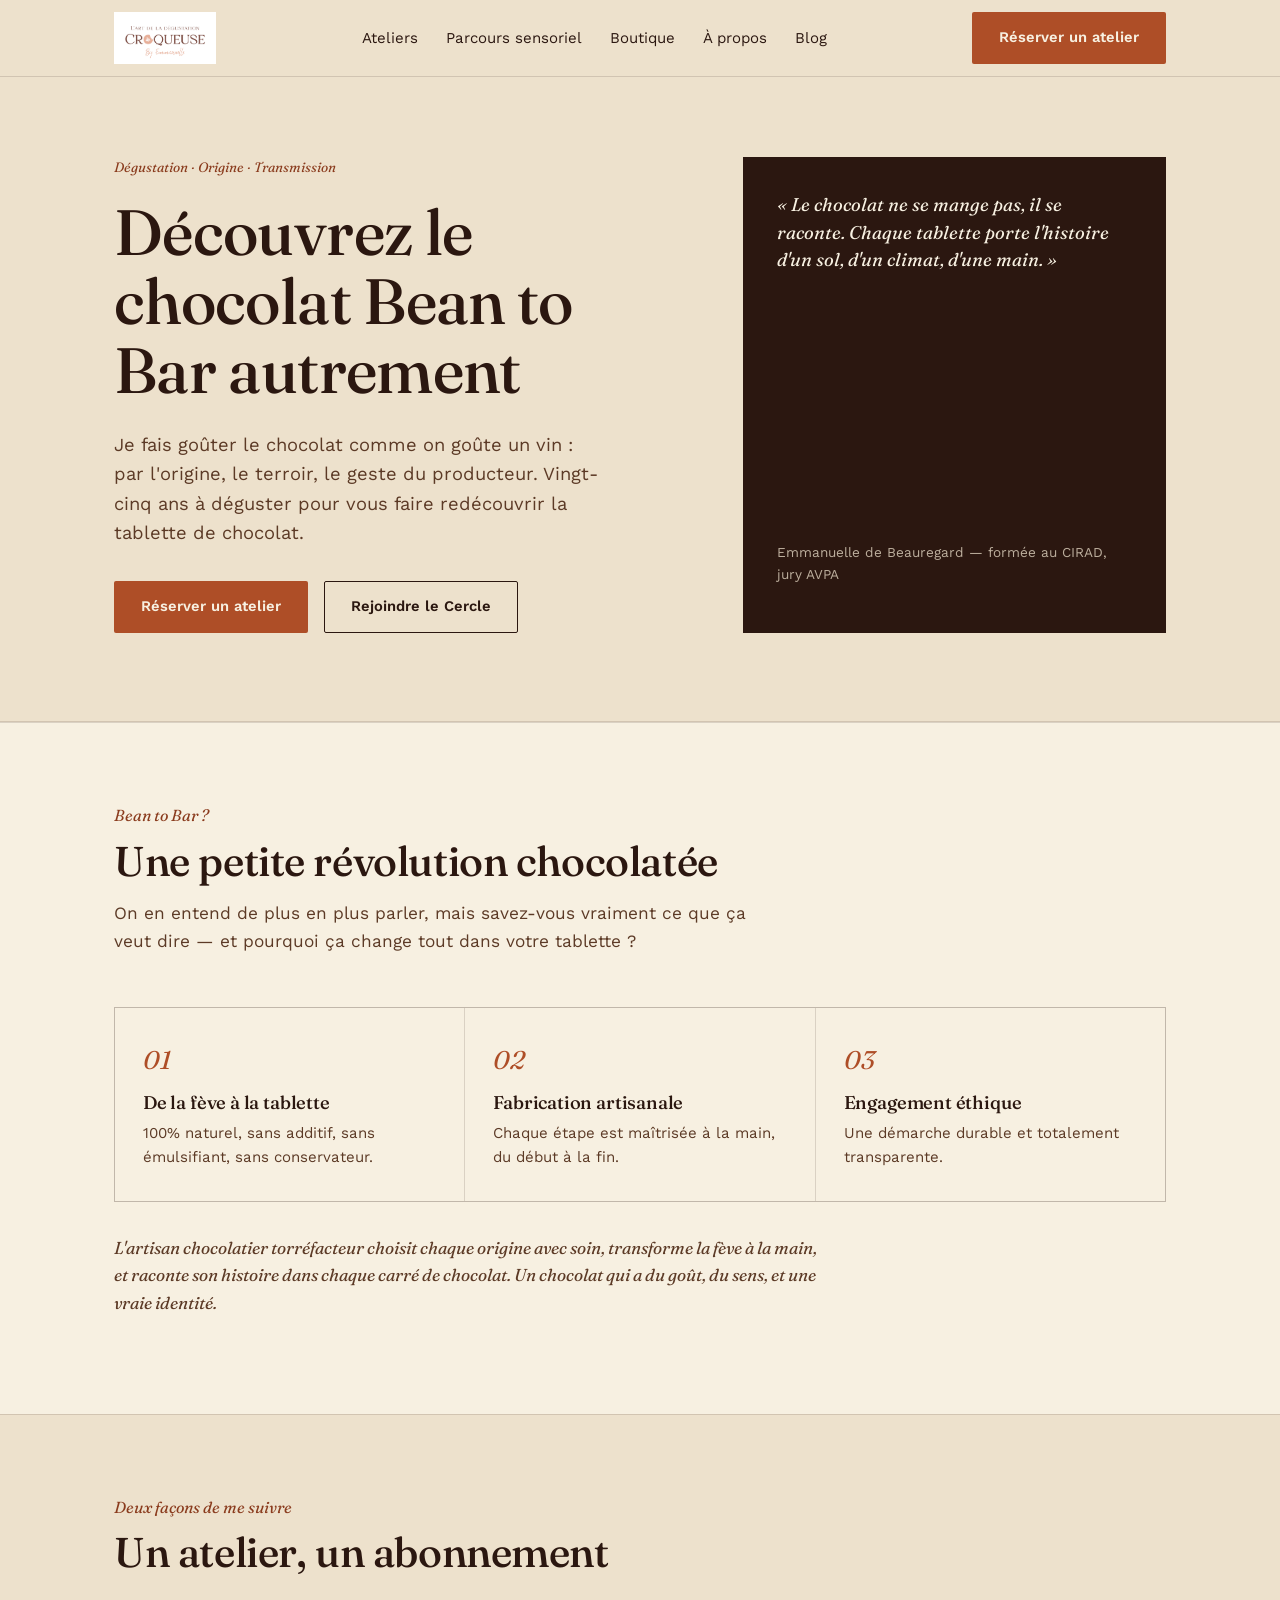
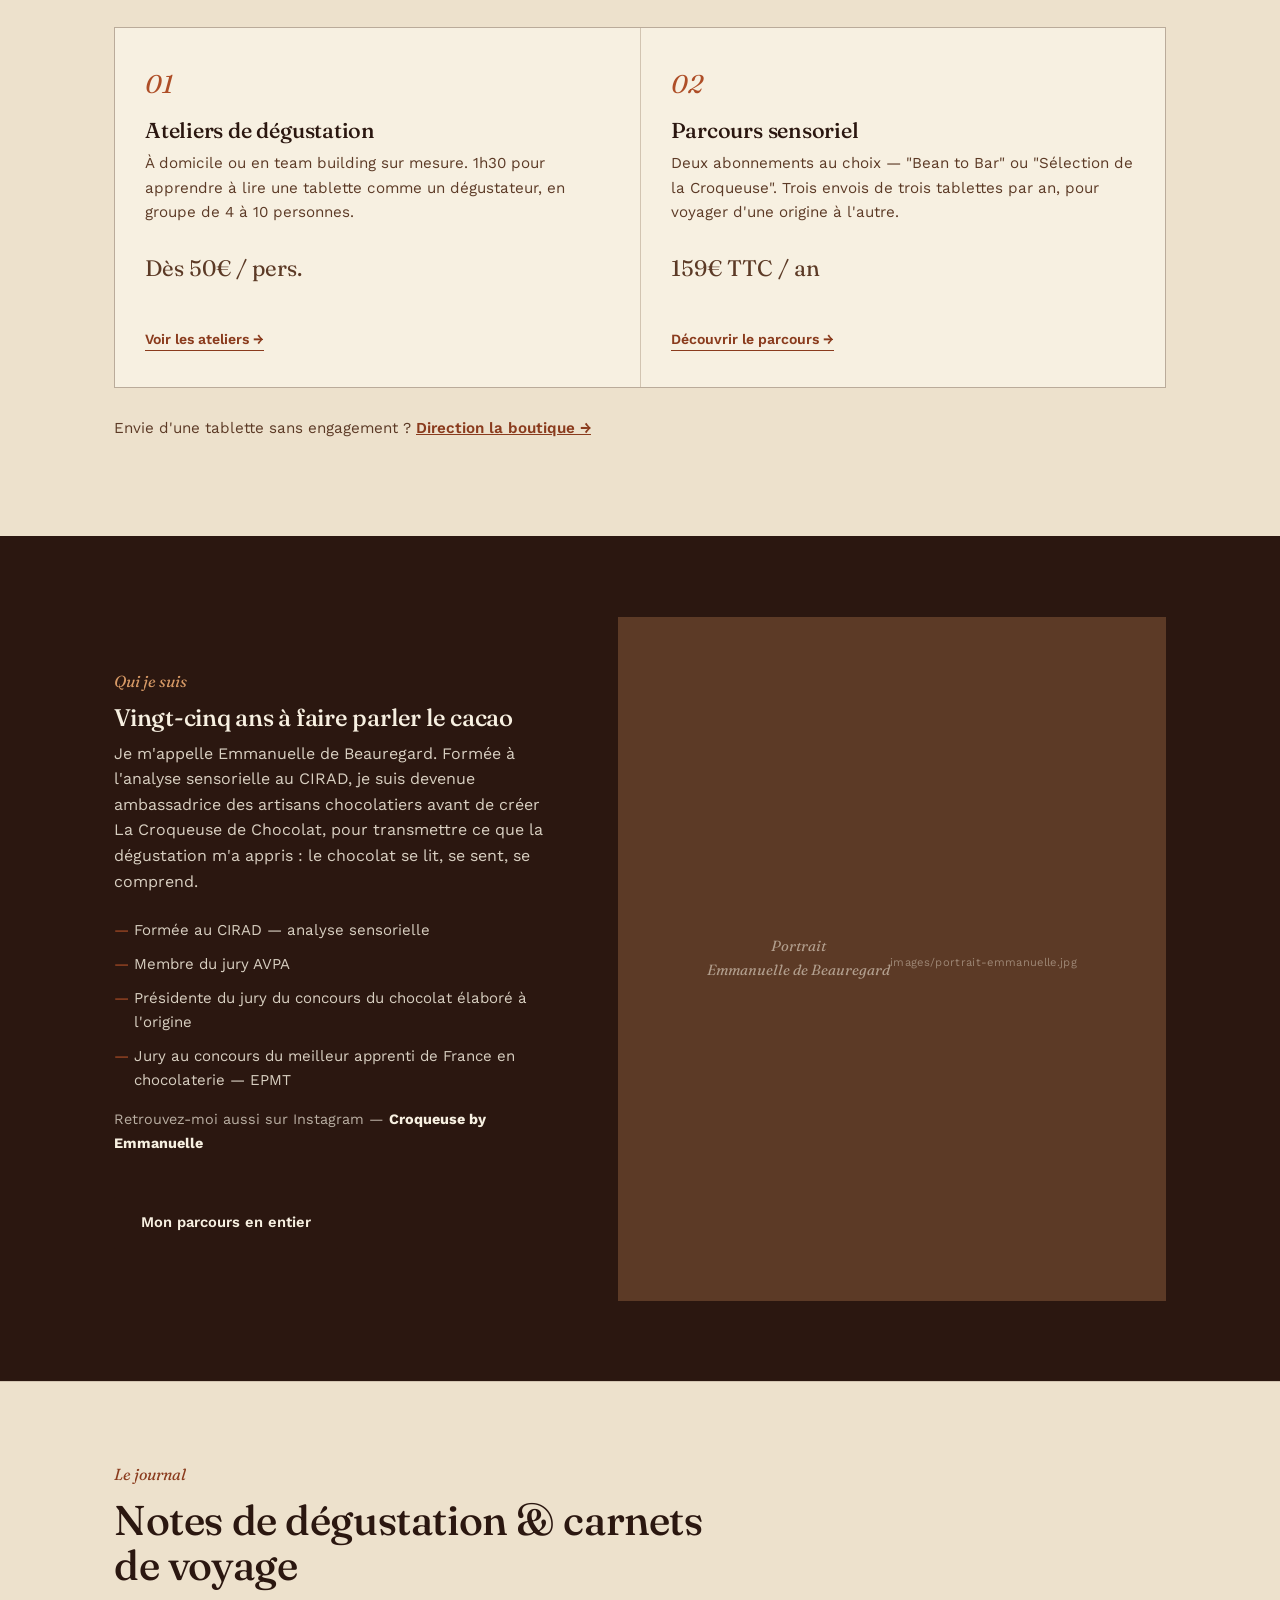
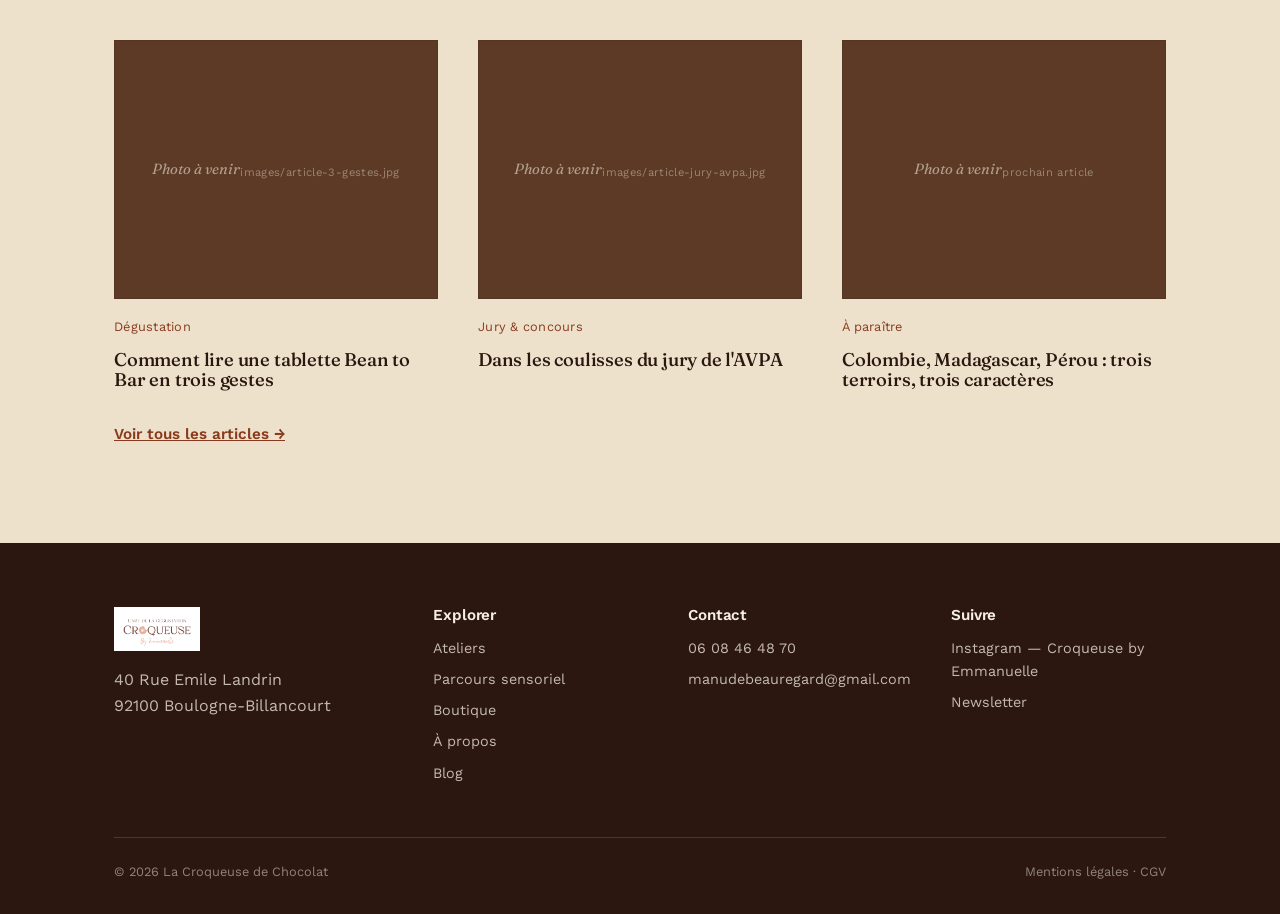
==== index.html @ 555fae3b "Add files via upload" ====
<!doctype html>
<html lang="fr">
<head>
<meta charset="UTF-8">
<meta name="viewport" content="width=device-width, initial-scale=1.0">
<title>La Croqueuse de Chocolat — Ateliers & tablettes Bean to Bar</title>
<meta name="description" content="Ateliers de dégustation, Cercle Bean to Bar et tablettes sélectionnées par Emmanuelle de Beauregard, formée au CIRAD, jury AVPA.">
<link rel="stylesheet" href="style.css?v=4">
</head>
<body>

<header class="site-header">
  <div class="wrap">
    <a href="index.html" class="logo"><img src="logo.png" alt="La Croqueuse de Chocolat — By Emmanuelle"></a>
    <nav class="nav" id="nav">
      <a href="ateliers.html">Ateliers</a>
      <a href="parcours-sensoriel.html">Parcours sensoriel</a>
      <a href="boutique.html">Boutique</a>
      <a href="a-propos.html">À propos</a>
      <a href="blog.html">Blog</a>
      <a href="apercu-reservation.html" class="btn btn-primary nav-cta">Réserver un atelier</a>
    </nav>
    <div class="nav-actions">
      <a href="apercu-reservation.html" class="btn btn-primary">Réserver un atelier</a>
      <button class="menu-toggle" id="menuToggle" aria-label="Ouvrir le menu" aria-expanded="false">Menu</button>
    </div>
  </div>
</header>

<section class="hero">
  <div class="wrap">
    <div>
      <p class="hero-eyebrow">Dégustation · Origine · Transmission</p>
      <h1>Découvrez le chocolat Bean to Bar autrement</h1>
      <p class="hero-lede">Je fais goûter le chocolat comme on goûte un vin : par l'origine, le terroir, le geste du producteur. Vingt-cinq ans à déguster pour vous faire redécouvrir la tablette de chocolat.</p>
      <div class="hero-cta">
        <a href="apercu-reservation.html" class="btn btn-primary">Réserver un atelier</a>
        <a href="parcours-sensoriel.html" class="btn btn-ghost">Rejoindre le Cercle</a>
      </div>
    </div>
    <div class="hero-panel">
      <p class="quote">« Le chocolat ne se mange pas, il se raconte. Chaque tablette porte l'histoire d'un sol, d'un climat, d'une main. »</p>
      <p class="sign">Emmanuelle de Beauregard — formée au CIRAD, jury AVPA</p>
    </div>
  </div>
</section>

<section class="b2b-intro">
  <div class="wrap">
    <div class="section-head">
      <p class="section-tag">Bean to Bar ?</p>
      <h2>Une petite révolution chocolatée</h2>
      <p class="b2b-lede">On en entend de plus en plus parler, mais savez-vous vraiment ce que ça veut dire — et pourquoi ça change tout dans votre tablette ?</p>
    </div>
    <div class="b2b-grid">
      <div class="b2b-card">
        <span class="num">01</span>
        <h3>De la fève à la tablette</h3>
        <p>100% naturel, sans additif, sans émulsifiant, sans conservateur.</p>
      </div>
      <div class="b2b-card">
        <span class="num">02</span>
        <h3>Fabrication artisanale</h3>
        <p>Chaque étape est maîtrisée à la main, du début à la fin.</p>
      </div>
      <div class="b2b-card">
        <span class="num">03</span>
        <h3>Engagement éthique</h3>
        <p>Une démarche durable et totalement transparente.</p>
      </div>
    </div>
    <p class="b2b-outro">L'artisan chocolatier torréfacteur choisit chaque origine avec soin, transforme la fève à la main, et raconte son histoire dans chaque carré de chocolat. Un chocolat qui a du goût, du sens, et une vraie identité.</p>
  </div>
</section>

<section id="offres">
  <div class="wrap">
    <div class="section-head">
      <p class="section-tag">Deux façons de me suivre</p>
      <h2>Un atelier, un abonnement</h2>
    </div>
    <div class="offers offers-2">
      <div class="offer-card">
        <span class="num">01</span>
        <h3>Ateliers de dégustation</h3>
        <p>À domicile ou en team building sur mesure. 1h30 pour apprendre à lire une tablette comme un dégustateur, en groupe de 4 à 10 personnes.</p>
        <p class="price">Dès 50€ / pers.</p>
        <a href="ateliers.html">Voir les ateliers →</a>
      </div>
      <div class="offer-card">
        <span class="num">02</span>
        <h3>Parcours sensoriel</h3>
        <p>Deux abonnements au choix — "Bean to Bar" ou "Sélection de la Croqueuse". Trois envois de trois tablettes par an, pour voyager d'une origine à l'autre.</p>
        <p class="price">159€ TTC / an</p>
        <a href="parcours-sensoriel.html">Découvrir le parcours →</a>
      </div>
    </div>
    <p style="margin-top:28px;font-size:.95rem;color:var(--brun-cacao)">Envie d'une tablette sans engagement ? <a href="boutique.html" style="color:var(--terracotta-d);font-weight:600;text-decoration:underline">Direction la boutique →</a></p>
  </div>
</section>

<section class="about-strip">
  <div class="wrap">
    <div>
      <p class="section-tag" style="color:#D89A66">Qui je suis</p>
      <h2>Vingt-cinq ans à faire parler le cacao</h2>
      <p style="color:rgba(247,240,225,.85)">Je m'appelle Emmanuelle de Beauregard. Formée à l'analyse sensorielle au CIRAD, je suis devenue ambassadrice des artisans chocolatiers avant de créer La Croqueuse de Chocolat, pour transmettre ce que la dégustation m'a appris : le chocolat se lit, se sent, se comprend.</p>
      <ul class="credentials">
        <li>Formée au CIRAD — analyse sensorielle</li>
        <li>Membre du jury AVPA</li>
        <li>Présidente du jury du concours du chocolat élaboré à l'origine</li>
        <li>Jury au concours du meilleur apprenti de France en chocolaterie — EPMT</li>
      </ul>
      <p style="margin-top:16px;font-size:.9rem;color:rgba(247,240,225,.7)">Retrouvez-moi aussi sur Instagram — <strong style="color:var(--creme-clair)">Croqueuse by Emmanuelle</strong></p>
      <a href="a-propos.html" class="btn btn-dark" style="margin-top:28px">Mon parcours en entier</a>
    </div>
    <div class="about-portrait photo-slot">
      <img src="images/portrait-emmanuelle.jpg" alt="Portrait d'Emmanuelle de Beauregard" onerror="this.style.display='none'; this.nextElementSibling.style.display='flex';">
      <div class="photo-fallback" style="display:flex">Portrait<br>Emmanuelle de Beauregard<small>images/portrait-emmanuelle.jpg</small></div>
    </div>
  </div>
</section>

<section id="journal">
  <div class="wrap">
    <div class="section-head">
      <p class="section-tag">Le journal</p>
      <h2>Notes de dégustation & carnets de voyage</h2>
    </div>
    <div class="journal-grid">
      <article class="journal-card">
        <a href="article-3-gestes.html">
          <div class="journal-thumb photo-slot">
            <img src="images/article-3-gestes.jpg" alt="Comment lire une tablette Bean to Bar" onerror="this.style.display='none'; this.nextElementSibling.style.display='flex';">
            <div class="photo-fallback" style="display:flex">Photo à venir<small>images/article-3-gestes.jpg</small></div>
          </div>
          <p class="journal-date">Dégustation</p>
          <h3>Comment lire une tablette Bean to Bar en trois gestes</h3>
        </a>
      </article>
      <article class="journal-card">
        <a href="article-jury-avpa.html">
          <div class="journal-thumb photo-slot">
            <img src="images/article-jury-avpa.jpg" alt="Dans les coulisses du jury AVPA" onerror="this.style.display='none'; this.nextElementSibling.style.display='flex';">
            <div class="photo-fallback" style="display:flex">Photo à venir<small>images/article-jury-avpa.jpg</small></div>
          </div>
          <p class="journal-date">Jury & concours</p>
          <h3>Dans les coulisses du jury de l'AVPA</h3>
        </a>
      </article>
      <article class="journal-card">
        <a href="blog.html">
          <div class="journal-thumb photo-slot">
            <div class="photo-fallback" style="display:flex">Photo à venir<small>prochain article</small></div>
          </div>
          <p class="journal-date">À paraître</p>
          <h3>Colombie, Madagascar, Pérou : trois terroirs, trois caractères</h3>
        </a>
      </article>
    </div>
    <p style="margin-top:24px"><a href="blog.html" style="color:var(--terracotta-d);font-weight:600;text-decoration:underline;font-size:.95rem">Voir tous les articles →</a></p>
  </div>
</section>

<footer class="site-footer">
  <div class="wrap">
    <div class="footer-grid">
      <div>
        <a href="index.html" class="logo"><img src="logo.png" alt="La Croqueuse de Chocolat"></a>
        <p style="margin-top:16px;max-width:32ch">40 Rue Emile Landrin<br>92100 Boulogne-Billancourt</p>
      </div>
      <div>
        <h4>Explorer</h4>
        <ul>
          <li><a href="ateliers.html">Ateliers</a></li>
          <li><a href="parcours-sensoriel.html">Parcours sensoriel</a></li>
          <li><a href="boutique.html">Boutique</a></li>
          <li><a href="a-propos.html">À propos</a></li>
          <li><a href="blog.html">Blog</a></li>
        </ul>
      </div>
      <div>
        <h4>Contact</h4>
        <ul>
          <li><a href="tel:0608464870">06 08 46 48 70</a></li>
          <li><a href="mailto:manudebeauregard@gmail.com">manudebeauregard@gmail.com</a></li>
        </ul>
      </div>
      <div>
        <h4>Suivre</h4>
        <ul>
          <li><a href="#">Instagram — Croqueuse by Emmanuelle</a></li>
          <li><a href="#">Newsletter</a></li>
        </ul>
      </div>
    </div>
    <div class="footer-bottom">
      <span>© <span id="year"></span> La Croqueuse de Chocolat</span>
      <span>Mentions légales · CGV</span>
    </div>
  </div>
</footer>

<script src="main.js?v=4"></script>
</body>
</html>
---- style.css ----
/* ==========================================================================
   LA CROQUEUSE DE CHOCOLAT — Design system
   Palette: chocolat, terracotta brûlée, crème, once d'or
   Type: Fraunces (display, sensoriel) / Work Sans (texte, clair)
   ========================================================================== */

@import url('https://fonts.googleapis.com/css2?family=Fraunces:ital,opsz,wght@0,9..144,300..700;1,9..144,400..600&family=Work+Sans:wght@400;500;600&display=swap');

:root{
  --noir-cacao:   #2B1710;
  --brun-cacao:   #5C3A26;
  --terracotta:   #AE4E27;
  --terracotta-d: #8A3B1D;
  --creme:        #EDE1CC;
  --creme-clair:  #F7F0E1;
  --or:           #A07A3E;
  --ligne:        rgba(43,23,16,.14);

  --serif:  'Fraunces', Georgia, serif;
  --sans:   'Work Sans', -apple-system, sans-serif;

  --max: 1180px;
  --pad: clamp(20px, 5vw, 64px);
}

*,*::before,*::after{box-sizing:border-box}
html{scroll-behavior:smooth;overflow-x:hidden;max-width:100vw}
body{
  margin:0;
  background:var(--creme);
  color:var(--noir-cacao);
  font-family:var(--sans);
  font-size:16px;
  line-height:1.6;
  -webkit-font-smoothing:antialiased;
  overflow-x:hidden;
  max-width:100vw;
}
img{max-width:100%;display:block}
a{color:inherit}
h1,h2,h3,h4{
  font-family:var(--serif);
  font-weight:500;
  line-height:1.08;
  margin:0 0 .4em;
  letter-spacing:-.01em;
}
p{margin:0 0 1em}
.wrap{max-width:var(--max);margin:0 auto;padding-left:var(--pad);padding-right:var(--pad)}

:focus-visible{outline:2px solid var(--terracotta);outline-offset:3px}
@media (prefers-reduced-motion: reduce){*{animation:none!important;transition:none!important}}

/* ---------- header ---------- */
.site-header{
  position:sticky;top:0;z-index:50;
  background:rgba(237,225,204,.92);
  backdrop-filter:blur(6px);
  border-bottom:1px solid var(--ligne);
}
.site-header .wrap{
  display:flex;align-items:center;justify-content:space-between;
  padding-top:12px;padding-bottom:12px;
}
.logo{text-decoration:none;display:flex;align-items:center}
.logo img{height:52px;width:auto;display:block}
.nav{display:flex;gap:28px;list-style:none;margin:0;padding:0;align-items:center}
.nav a{text-decoration:none;font-size:.94rem;position:relative;padding:2px 0}
.nav a::after{content:"";position:absolute;left:0;right:0;bottom:-3px;height:1px;background:var(--terracotta);transform:scaleX(0);transform-origin:left;transition:transform .25s ease}
.nav a:hover::after,.nav a.active::after{transform:scaleX(1)}
.nav a.active{color:var(--terracotta-d)}
.nav-actions{display:flex;gap:14px;align-items:center}
.menu-toggle{display:none;background:none;border:0;font-family:var(--serif);font-size:1rem;cursor:pointer;color:var(--noir-cacao)}
.nav a.nav-cta{display:none}

@media (max-width:860px){
  .site-header .wrap{padding-top:10px;padding-bottom:10px}
  .logo img{height:42px}
  .nav-actions .btn-primary{display:none}
  .nav{
    position:fixed;inset:56px 0 0 0;background:var(--creme-clair);
    flex-direction:column;align-items:flex-start;padding:28px var(--pad) 40px;gap:20px;
    transform:translateY(-8px);opacity:0;visibility:hidden;pointer-events:none;
    transition:opacity .2s ease, transform .2s ease, visibility .2s;
    overflow-y:auto;z-index:60;
  }
  .nav.open{opacity:1;visibility:visible;transform:translateY(0);pointer-events:auto}
  .nav a{font-size:1.15rem}
  .nav a.nav-cta{display:inline-flex;margin-top:8px;width:100%;justify-content:center;font-size:1rem}
  .menu-toggle{display:block;font-size:.95rem}
}

@media (max-width:400px){
  .btn{padding:12px 20px;font-size:.86rem}
}

/* ---------- buttons ---------- */
.btn{
  display:inline-flex;align-items:center;gap:8px;
  font-family:var(--sans);font-size:.92rem;font-weight:600;
  padding:13px 26px;border-radius:2px;text-decoration:none;
  border:1px solid transparent;cursor:pointer;transition:background .2s ease, color .2s ease, border-color .2s ease;
}
.btn-primary{background:var(--terracotta);color:var(--creme-clair)}
.btn-primary:hover{background:var(--terracotta-d)}
.btn-ghost{border-color:var(--noir-cacao);color:var(--noir-cacao)}
.btn-ghost:hover{background:var(--noir-cacao);color:var(--creme-clair)}
.btn-dark{background:var(--noir-cacao);color:var(--creme-clair)}
.btn-dark:hover{background:var(--terracotta-d)}

/* ---------- hero ---------- */
.hero{padding:80px 0 88px;border-bottom:1px solid var(--ligne);position:relative;overflow:hidden}
.hero .wrap{display:grid;grid-template-columns:1.15fr .85fr;gap:56px;align-items:end}
.hero-eyebrow{font-size:.85rem;color:var(--terracotta-d);margin-bottom:18px;font-style:italic;font-family:var(--serif)}
.hero h1{font-size:clamp(2.4rem, 5vw, 4.1rem);max-width:12ch}
.hero-lede{font-size:1.15rem;color:var(--brun-cacao);max-width:44ch;margin-top:18px}
.hero-cta{display:flex;gap:16px;margin-top:34px;flex-wrap:wrap}
.hero-panel{background:var(--noir-cacao);color:var(--creme-clair);padding:34px;align-self:stretch;display:flex;flex-direction:column;justify-content:space-between}
.hero-panel .quote{font-family:var(--serif);font-style:italic;font-size:1.15rem;line-height:1.5}
.hero-panel .sign{margin-top:20px;font-size:.85rem;color:var(--creme);opacity:.75}
@media (max-width:860px){.hero .wrap{grid-template-columns:1fr;gap:32px}.hero-panel{order:-1}}

/* ---------- section rhythm ---------- */
section{padding:80px 0}
section + section{border-top:1px solid var(--ligne)}
.section-head{max-width:640px;margin-bottom:52px}
.section-tag{font-family:var(--serif);font-style:italic;color:var(--terracotta-d);font-size:1rem;margin-bottom:10px}
.section-head h2{font-size:clamp(1.8rem, 3.4vw, 2.6rem)}

/* ---------- bean to bar explainer (3 blocs) ---------- */
.b2b-intro{background:var(--creme-clair)}
.b2b-lede{font-size:1.08rem;color:var(--brun-cacao);max-width:64ch;margin-bottom:40px}
.b2b-grid{display:grid;grid-template-columns:repeat(3,1fr);gap:1px;background:var(--ligne);border:1px solid var(--ligne)}
.b2b-card{background:var(--creme-clair);padding:32px 28px}
.b2b-card .num{font-family:var(--serif);font-style:italic;color:var(--terracotta);font-size:1.6rem;margin-bottom:12px;display:block}
.b2b-card h3{font-size:1.15rem}
.b2b-card p{color:var(--brun-cacao);font-size:.94rem;margin:0}
.b2b-outro{max-width:64ch;color:var(--brun-cacao);margin-top:32px;font-style:italic;font-family:var(--serif);font-size:1.08rem}
@media (max-width:860px){.b2b-grid{grid-template-columns:1fr}}

/* ---------- offer grid ---------- */
.offers{display:grid;grid-template-columns:repeat(3,1fr);gap:1px;background:var(--ligne);border:1px solid var(--ligne)}
.offers-2{grid-template-columns:repeat(2,1fr)}
.offer-card{background:var(--creme-clair);padding:36px 30px;display:flex;flex-direction:column}
.offer-card .num{font-family:var(--serif);font-style:italic;color:var(--terracotta);font-size:1.6rem;margin-bottom:14px}
.offer-card h3{font-size:1.35rem}
.offer-card p{color:var(--brun-cacao);font-size:.95rem;flex:1}
.offer-card .price{font-family:var(--serif);font-size:1.4rem;margin-top:12px}
.offer-card a{margin-top:18px;font-size:.88rem;font-weight:600;color:var(--terracotta-d);text-decoration:none;border-bottom:1px solid currentColor;align-self:flex-start}
@media (max-width:860px){.offers,.offers-2{grid-template-columns:1fr}}

/* ---------- photo slots (img avec repli automatique) ---------- */
.photo-slot{position:relative;background:var(--brun-cacao);color:rgba(247,240,225,.55);overflow:hidden}
.photo-slot img{width:100%;height:100%;object-fit:cover;position:absolute;inset:0}
.photo-slot .photo-fallback{
  display:flex;align-items:center;justify-content:center;text-align:center;
  width:100%;height:100%;padding:16px;font-family:var(--serif);font-style:italic;font-size:.92rem;
}
.photo-slot .photo-fallback small{display:block;font-family:var(--sans);font-style:normal;font-size:.7rem;letter-spacing:.03em;margin-top:8px;opacity:.75;word-break:break-all}

/* ---------- about strip ---------- */
.about-strip{background:var(--noir-cacao);color:var(--creme)}
.about-strip .wrap{display:grid;grid-template-columns:.9fr 1.1fr;gap:56px;align-items:center}
.about-strip h2{color:var(--creme-clair)}
.about-strip .credentials{list-style:none;margin:24px 0 0;padding:0;display:grid;gap:10px}
.about-strip .credentials li{padding-left:20px;position:relative;font-size:.94rem;color:rgba(247,240,225,.85)}
.about-strip .credentials li::before{content:"—";position:absolute;left:0;color:var(--terracotta)}
.about-portrait{aspect-ratio:4/5}
@media (max-width:860px){.about-strip .wrap{grid-template-columns:1fr}.about-portrait{order:-1;max-width:280px}}

/* ---------- blog / journal ---------- */
.journal-grid{display:grid;grid-template-columns:repeat(3,1fr);gap:40px}
.journal-card a{text-decoration:none;color:inherit;display:block}
.journal-thumb{aspect-ratio:5/4;border:1px solid var(--ligne);margin-bottom:18px}
.journal-card h3{font-size:1.15rem}
.journal-date{font-size:.8rem;color:var(--terracotta-d);letter-spacing:.02em}
@media (max-width:860px){.journal-grid{grid-template-columns:1fr;gap:32px}}

/* ---------- article page ---------- */
.article-header{aspect-ratio:16/7}
.article-body{max-width:72ch;margin:0 auto}
.article-body h2{font-size:1.5rem;margin-top:1.6em}
.article-body p{color:var(--brun-cacao);font-size:1.03rem}
.article-body ul{color:var(--brun-cacao);padding-left:1.2em}
.article-meta{display:flex;gap:16px;align-items:center;font-size:.85rem;color:var(--terracotta-d);margin-bottom:20px}
.article-lead{font-family:var(--serif);font-style:italic;font-size:1.2rem;color:var(--noir-cacao);max-width:72ch;margin:0 auto 40px}

/* ---------- footer ---------- */
.site-footer{background:var(--noir-cacao);color:rgba(247,240,225,.75);padding:64px 0 32px}
.footer-grid{display:grid;grid-template-columns:1.3fr 1fr 1fr 1fr;gap:40px}
.footer-grid .logo img{height:44px}
.footer-grid h4{color:var(--creme-clair);font-size:.95rem;font-family:var(--sans);font-weight:600;margin-bottom:14px}
.footer-grid ul{list-style:none;margin:0;padding:0;display:grid;gap:8px;font-size:.9rem}
.footer-grid a{text-decoration:none;color:inherit}
.footer-grid a:hover{color:var(--creme-clair)}
.footer-bottom{margin-top:52px;padding-top:24px;border-top:1px solid rgba(247,240,225,.15);display:flex;justify-content:space-between;flex-wrap:wrap;gap:12px;font-size:.8rem;color:rgba(247,240,225,.5)}
@media (max-width:860px){.footer-grid{grid-template-columns:1fr 1fr}}

/* ---------- generic page hero (sous-pages) ---------- */
.page-hero{padding:56px 0 52px;border-bottom:1px solid var(--ligne)}
.page-hero .section-tag{margin-bottom:14px}
.page-hero h1{font-size:clamp(2rem,4vw,3rem);max-width:16ch}
.page-hero .lede{max-width:52ch;color:var(--brun-cacao);font-size:1.08rem;margin-top:16px}

/* ---------- utility ---------- */
.grid-2{display:grid;grid-template-columns:1fr 1fr;gap:48px}
.grid-3{display:grid;grid-template-columns:repeat(3,1fr);gap:32px}
@media (max-width:860px){.grid-2,.grid-3{grid-template-columns:1fr}}
.tag-list{display:flex;gap:10px;flex-wrap:wrap;list-style:none;margin:0 0 20px;padding:0}
.tag-list li{font-size:.78rem;letter-spacing:.03em;border:1px solid var(--ligne);padding:5px 12px;border-radius:20px;color:var(--brun-cacao)}

/* ---------- steps (comment ça marche) ---------- */
.steps{display:grid;grid-template-columns:repeat(3,1fr);gap:40px;counter-reset:step}
.step{position:relative;padding-top:8px}
.step .step-num{font-family:var(--serif);font-style:italic;font-size:2.4rem;color:var(--terracotta);line-height:1;margin-bottom:14px;display:block}
.step h3{font-size:1.15rem}
.step p{color:var(--brun-cacao);font-size:.95rem}
@media (max-width:860px){.steps{grid-template-columns:1fr;gap:32px}}

/* ---------- atelier / tablette detail cards ---------- */
.detail-cards{display:grid;gap:1px;background:var(--ligne);border:1px solid var(--ligne)}
.detail-card{background:var(--creme-clair);padding:40px;display:grid;grid-template-columns:.85fr 1.15fr;gap:36px;align-items:start}
.detail-card .thumb{aspect-ratio:4/3}
.detail-card h3{font-size:1.5rem;margin-bottom:6px}
.detail-card .meta{display:flex;gap:16px;flex-wrap:wrap;font-size:.82rem;color:var(--terracotta-d);margin-bottom:14px;letter-spacing:.02em}
.detail-card p{color:var(--brun-cacao)}
.detail-card .price-tag{font-family:var(--serif);font-size:1.3rem;color:var(--noir-cacao);margin-top:14px}
.detail-card .note{font-size:.85rem;color:var(--terracotta-d);margin-top:10px}
@media (max-width:760px){.detail-card{grid-template-columns:1fr}}

/* ---------- tablette fiches (boutique) ---------- */
.tablette-grid{display:grid;grid-template-columns:repeat(3,1fr);gap:1px;background:var(--ligne);border:1px solid var(--ligne)}
.tablette-card{background:var(--creme-clair);display:flex;flex-direction:column}
.tablette-visual{aspect-ratio:1/1}
.tablette-body{padding:28px 26px;display:flex;flex-direction:column;flex:1}
.tablette-body .origine{font-size:.78rem;letter-spacing:.06em;color:var(--terracotta-d);text-transform:uppercase;margin-bottom:6px}
.tablette-body h3{font-size:1.3rem}
.tablette-body .cacao{font-family:var(--serif);font-style:italic;color:var(--brun-cacao);margin-bottom:12px}
.tablette-body .notes{font-size:.88rem;color:var(--brun-cacao);flex:1}
.tablette-body .producteur{font-size:.85rem;border-top:1px solid var(--ligne);padding-top:14px;margin-top:16px;color:var(--brun-cacao)}
.tablette-body .price-row{display:flex;justify-content:space-between;align-items:center;margin-top:18px}
.tablette-body .price-row .price{font-family:var(--serif);font-size:1.25rem}
@media (max-width:860px){.tablette-grid{grid-template-columns:1fr}}

/* ---------- testimonials ---------- */
.testimonials{display:grid;grid-template-columns:repeat(3,1fr);gap:32px}
.testimonial{background:var(--creme-clair);border:1px solid var(--ligne);padding:28px}
.testimonial p{font-family:var(--serif);font-style:italic;color:var(--noir-cacao);font-size:1.02rem}
.testimonial .who{font-size:.82rem;color:var(--terracotta-d);margin-top:12px}
@media (max-width:860px){.testimonials{grid-template-columns:1fr}}

/* ---------- faq ---------- */
.faq-item{border-top:1px solid var(--ligne);padding:24px 0}
.faq-item:last-child{border-bottom:1px solid var(--ligne)}
.faq-item h3{font-size:1.1rem;margin-bottom:8px}
.faq-item p{color:var(--brun-cacao);margin:0}

/* ---------- timeline (à propos) ---------- */
.timeline{display:grid;gap:0;border-left:1px solid var(--ligne);margin-left:6px}
.timeline-item{position:relative;padding:0 0 40px 32px}
.timeline-item::before{content:"";position:absolute;left:-6px;top:4px;width:11px;height:11px;border-radius:50%;background:var(--terracotta)}
.timeline-item .year{font-family:var(--serif);font-style:italic;color:var(--terracotta-d);font-size:1rem;margin-bottom:4px}
.timeline-item h3{font-size:1.1rem}
.timeline-item p{color:var(--brun-cacao);font-size:.95rem}
.timeline-item:last-child{padding-bottom:0}

/* ---------- forms ---------- */
.contact-form{display:grid;gap:18px;max-width:560px}
.contact-form label{display:block;font-size:.85rem;font-weight:600;margin-bottom:6px;color:var(--noir-cacao)}
.contact-form input,.contact-form select,.contact-form textarea{
  width:100%;padding:12px 14px;border:1px solid var(--ligne);background:var(--creme-clair);
  font-family:var(--sans);font-size:.95rem;color:var(--noir-cacao);border-radius:2px;
}
.contact-form textarea{resize:vertical;min-height:110px}
.contact-form input:focus,.contact-form select:focus,.contact-form textarea:focus{outline:2px solid var(--terracotta);outline-offset:1px}

/* ---------- booking widget mockup ---------- */
.booking-wrap{display:grid;grid-template-columns:.55fr 1fr;gap:32px;align-items:start}
.booking-summary{background:var(--noir-cacao);color:var(--creme);padding:32px}
.booking-summary .eyebrow{font-size:.75rem;letter-spacing:.08em;text-transform:uppercase;color:#D89A66;margin-bottom:18px}
.booking-summary h3{color:var(--creme-clair);font-size:1.3rem}
.booking-summary .duree{font-size:.9rem;color:rgba(247,240,225,.7);margin-bottom:16px}
.booking-summary p{color:rgba(247,240,225,.85);font-size:.94rem}
.booking-calendar{background:var(--creme-clair);border:1px solid var(--ligne);padding:32px}
.cal-nav{display:flex;align-items:center;justify-content:space-between;margin-bottom:24px}
.cal-nav .mois{font-family:var(--serif);font-style:italic;font-size:1.25rem}
.cal-nav button{background:none;border:1px solid var(--ligne);width:34px;height:34px;border-radius:50%;cursor:default;color:var(--noir-cacao);font-size:.95rem}
.cal-grid{display:grid;grid-template-columns:repeat(7,1fr);gap:6px;text-align:center;margin-bottom:28px}
.cal-grid .dow{font-size:.78rem;font-weight:600;color:var(--brun-cacao);padding-bottom:8px}
.cal-grid .day{padding:10px 0;font-size:.9rem;color:var(--ligne);border-radius:50%}
.cal-grid .day.active{color:var(--noir-cacao)}
.cal-grid .day.selected{background:var(--terracotta);color:var(--creme-clair);font-weight:600}
.slots-label{font-size:.85rem;color:var(--brun-cacao);margin-bottom:14px}
.slots{display:flex;flex-wrap:wrap;gap:10px}
.slot{border:1px solid var(--terracotta);color:var(--terracotta-d);padding:10px 18px;font-size:.88rem;font-weight:600;border-radius:2px;background:var(--creme-clair)}
.slot.taken{border-color:var(--ligne);color:var(--ligne);text-decoration:line-through}
.mockup-flag{display:inline-block;background:var(--terracotta);color:var(--creme-clair);font-size:.72rem;letter-spacing:.05em;text-transform:uppercase;padding:6px 14px;margin-bottom:18px}
@media (max-width:760px){.booking-wrap{grid-template-columns:1fr}}

/* ---------- payment mockup ---------- */
.pay-wrap{display:grid;grid-template-columns:.55fr 1fr;gap:32px;align-items:start}
.pay-recap{background:var(--noir-cacao);color:var(--creme);padding:32px}
.pay-recap .eyebrow{font-size:.75rem;letter-spacing:.08em;text-transform:uppercase;color:#D89A66;margin-bottom:18px}
.pay-recap h3{color:var(--creme-clair);font-size:1.3rem}
.recap-line{display:flex;justify-content:space-between;font-size:.92rem;padding:12px 0;border-top:1px solid rgba(247,240,225,.15)}
.recap-line.total{font-family:var(--serif);font-size:1.15rem;color:var(--creme-clair);border-top:1px solid rgba(247,240,225,.3);padding-top:16px;margin-top:8px}
.pay-form{background:var(--creme-clair);border:1px solid var(--ligne);padding:32px;overflow:hidden}
.pay-form label{display:block;font-size:.85rem;font-weight:600;margin-bottom:6px;color:var(--noir-cacao)}
.pay-form input{
  width:100%;padding:12px 14px;border:1px solid var(--ligne);background:var(--creme-clair);
  font-family:var(--sans);font-size:.95rem;color:var(--noir-cacao);border-radius:2px;
}
.pay-form input:focus{outline:2px solid var(--terracotta);outline-offset:1px}
.pay-form .row-2{display:grid;grid-template-columns:1fr 1fr;gap:16px}
.confirmation{text-align:center;padding:40px 20px}
.confirmation .check{width:56px;height:56px;border-radius:50%;background:var(--terracotta);color:var(--creme-clair);display:flex;align-items:center;justify-content:center;font-size:1.6rem;margin:0 auto 20px}
.confirmation h3{font-size:1.5rem}
.confirmation p{color:var(--brun-cacao)}
@media (max-width:760px){.pay-wrap{grid-template-columns:1fr}}
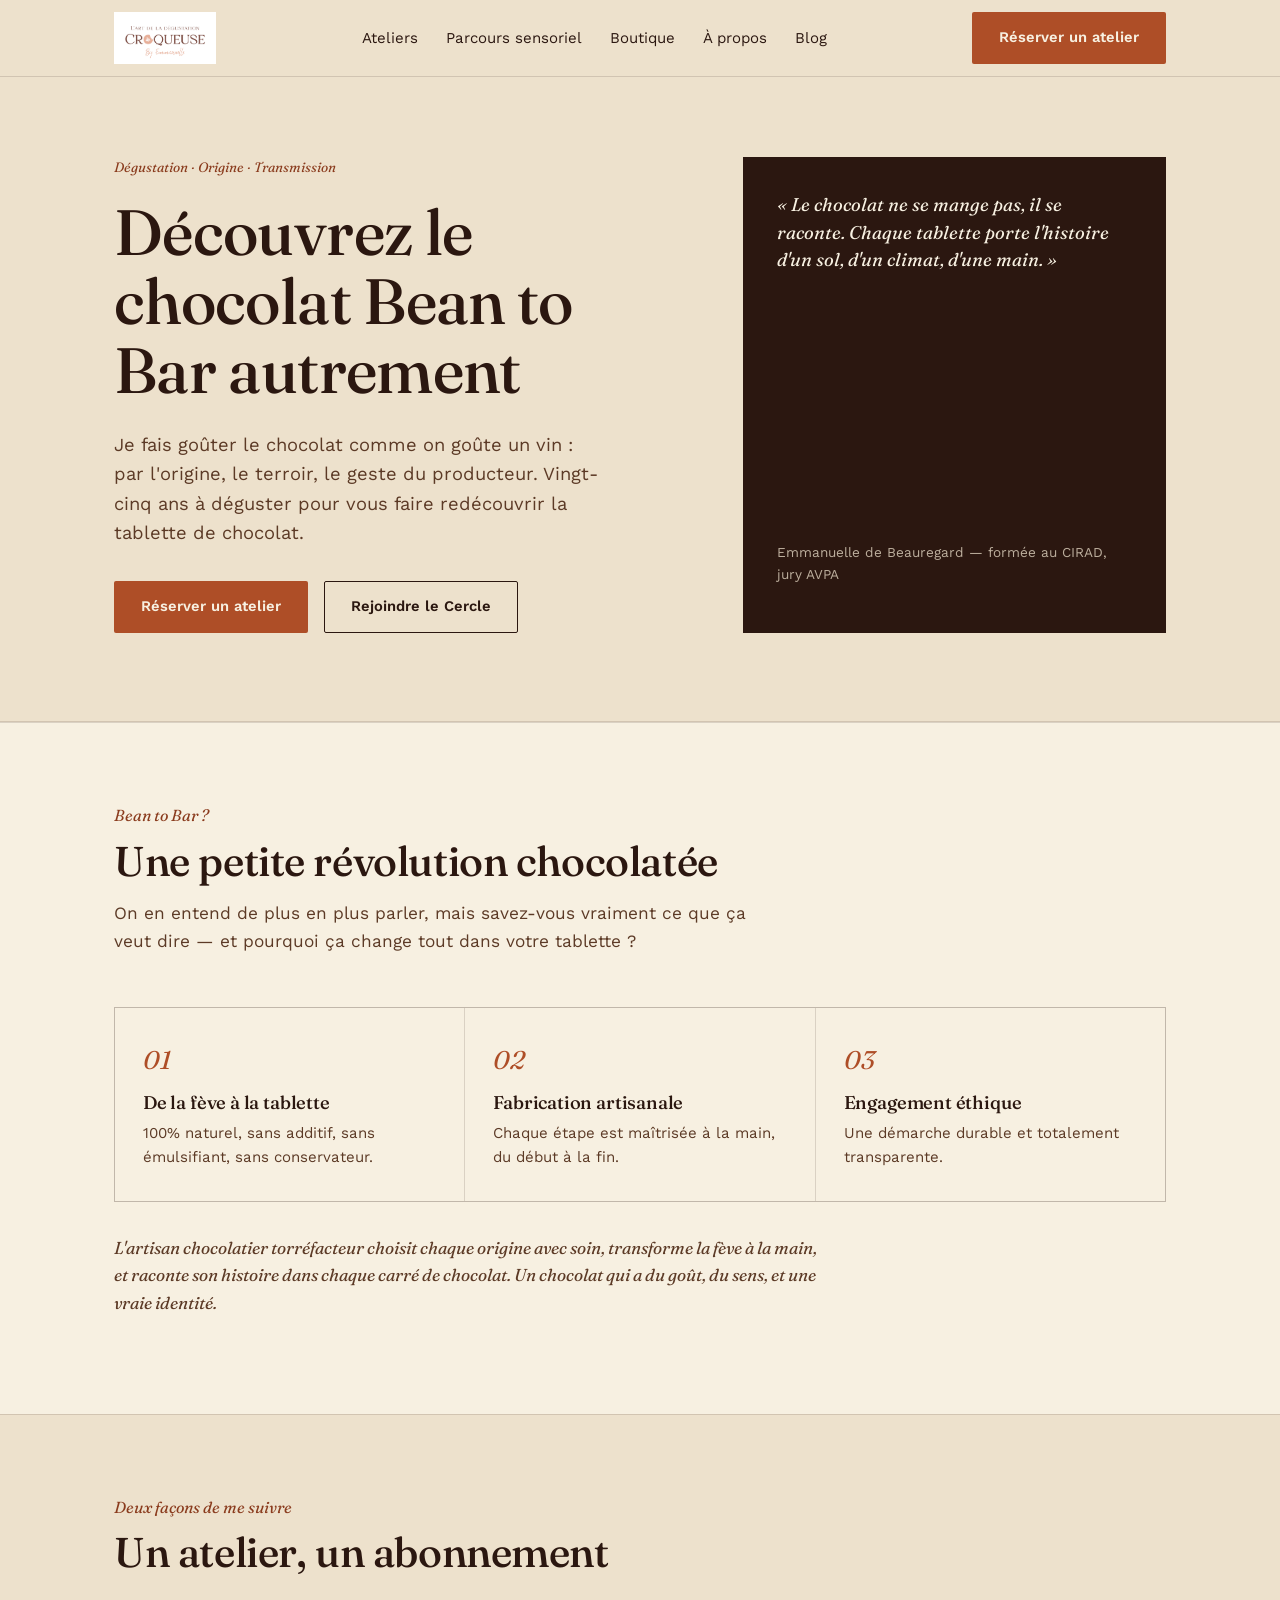
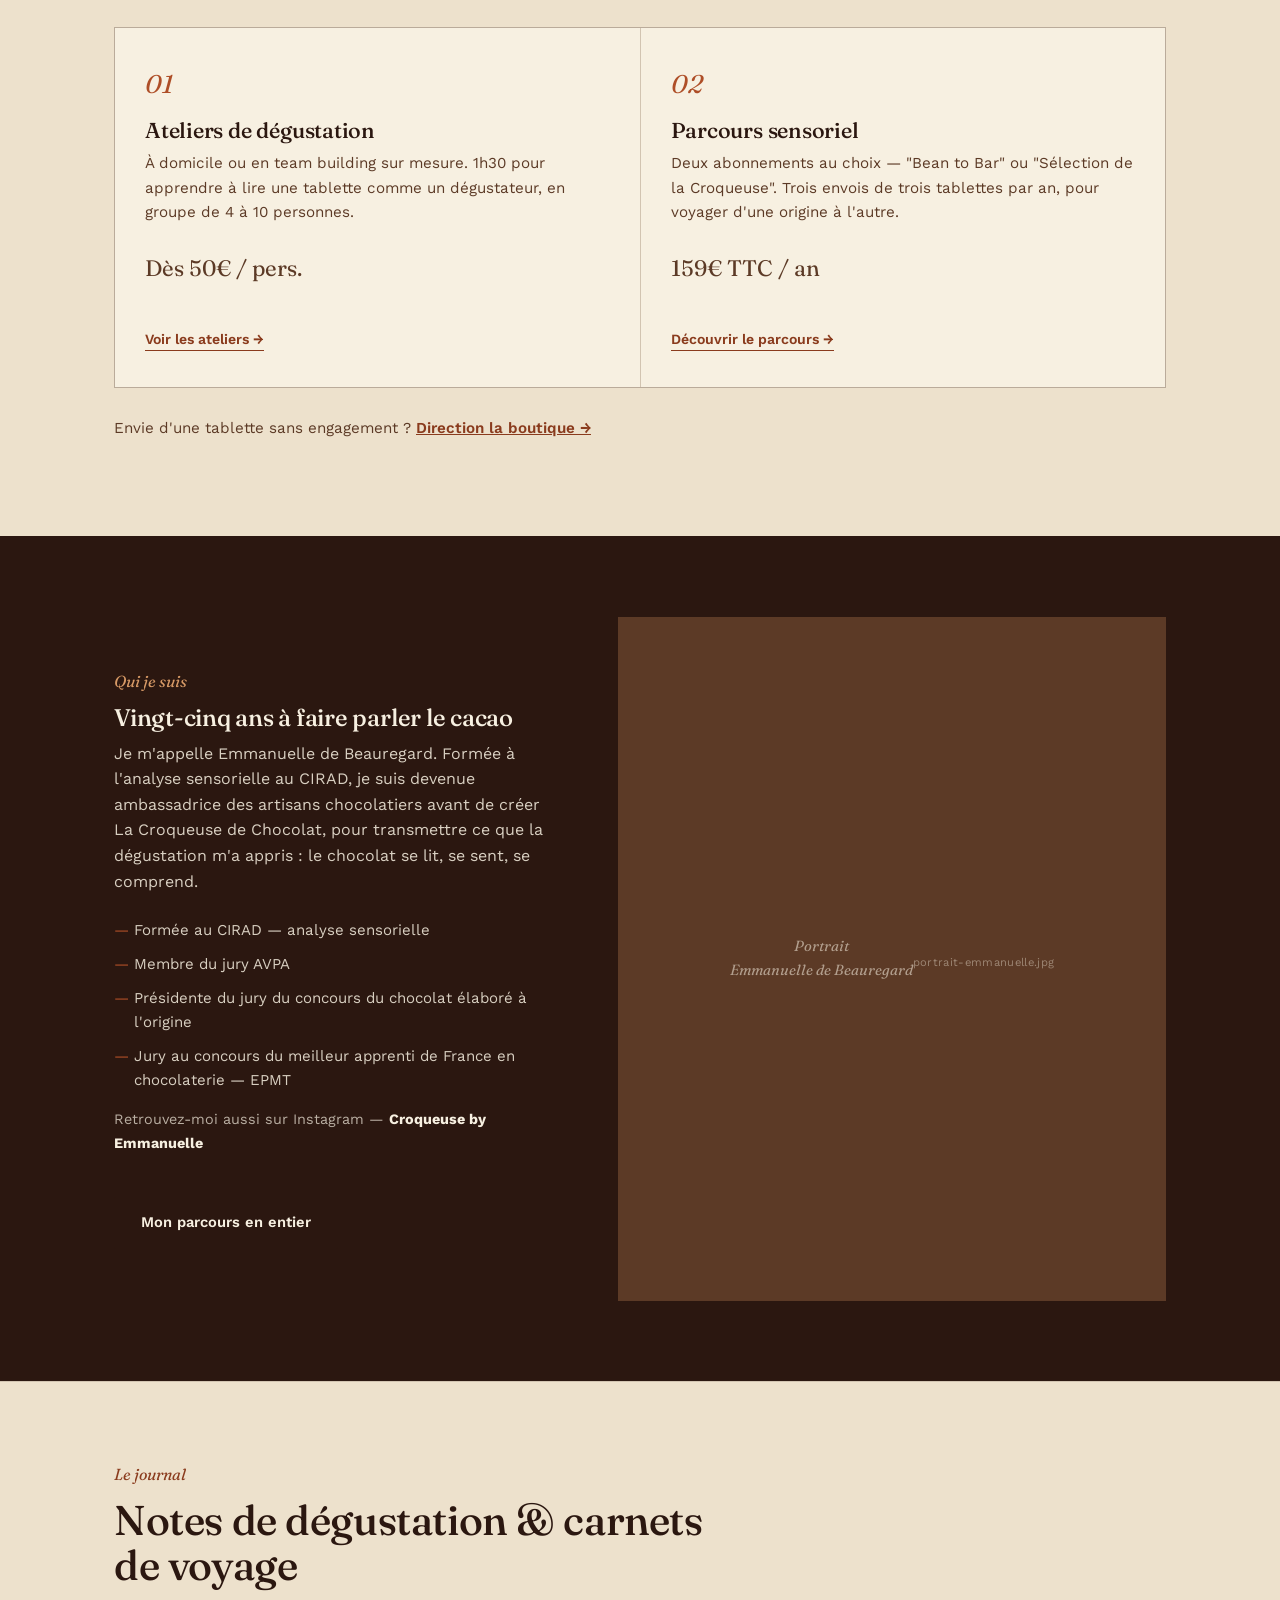
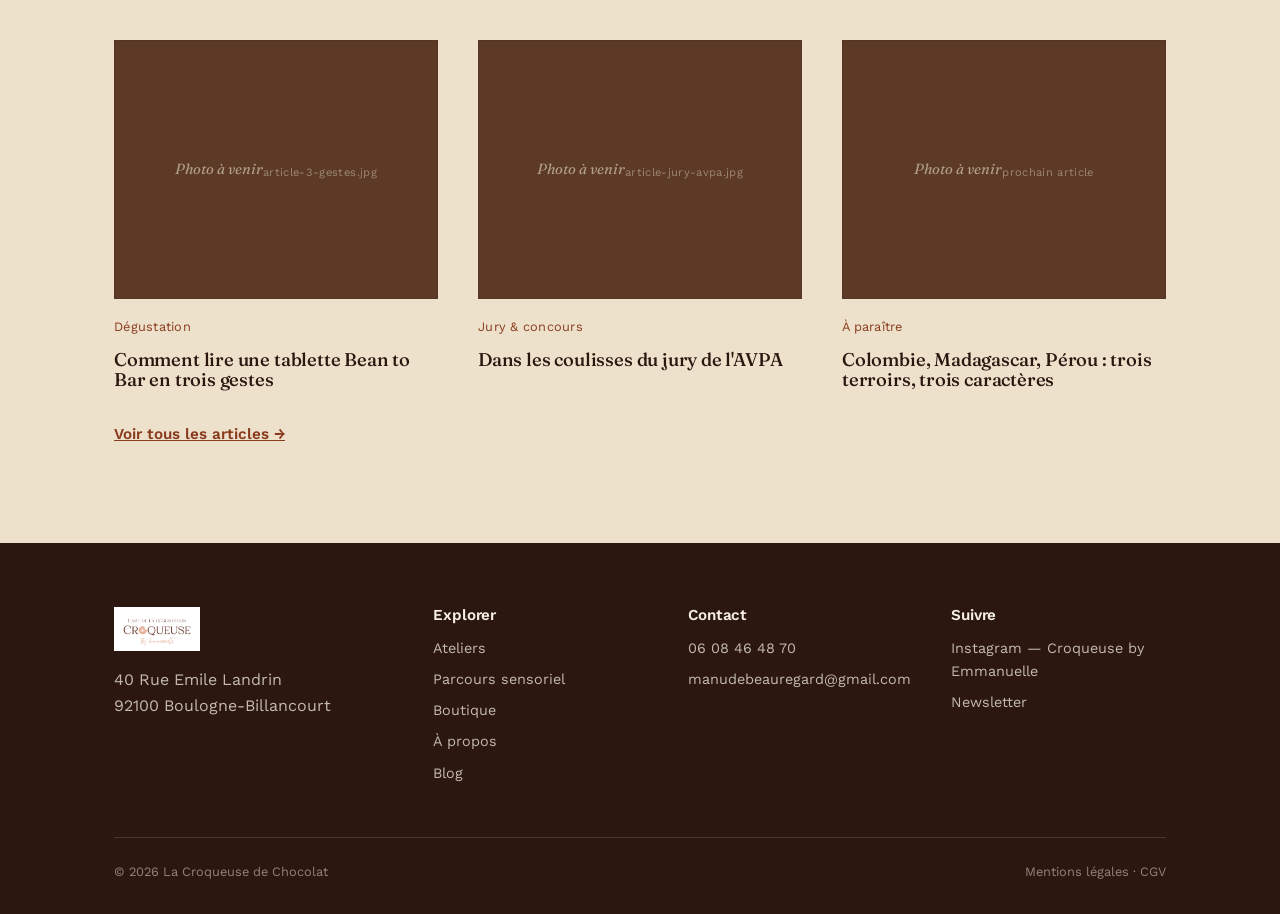
==== commit 9ff335f0: "Add files via upload" ====
--- a/index.html
+++ b/index.html
@@ -115,8 +115,8 @@
       <a href="a-propos.html" class="btn btn-dark" style="margin-top:28px">Mon parcours en entier</a>
     </div>
     <div class="about-portrait photo-slot">
-      <img src="images/portrait-emmanuelle.jpg" alt="Portrait d'Emmanuelle de Beauregard" onerror="this.style.display='none'; this.nextElementSibling.style.display='flex';">
-      <div class="photo-fallback" style="display:flex">Portrait<br>Emmanuelle de Beauregard<small>images/portrait-emmanuelle.jpg</small></div>
+      <img src="portrait-emmanuelle.jpg" alt="Portrait d'Emmanuelle de Beauregard" onerror="this.style.display='none'; this.nextElementSibling.style.display='flex';">
+      <div class="photo-fallback" style="display:flex">Portrait<br>Emmanuelle de Beauregard<small>portrait-emmanuelle.jpg</small></div>
     </div>
   </div>
 </section>
@@ -131,8 +131,8 @@
       <article class="journal-card">
         <a href="article-3-gestes.html">
           <div class="journal-thumb photo-slot">
-            <img src="images/article-3-gestes.jpg" alt="Comment lire une tablette Bean to Bar" onerror="this.style.display='none'; this.nextElementSibling.style.display='flex';">
-            <div class="photo-fallback" style="display:flex">Photo à venir<small>images/article-3-gestes.jpg</small></div>
+            <img src="article-3-gestes.jpg" alt="Comment lire une tablette Bean to Bar" onerror="this.style.display='none'; this.nextElementSibling.style.display='flex';">
+            <div class="photo-fallback" style="display:flex">Photo à venir<small>article-3-gestes.jpg</small></div>
           </div>
           <p class="journal-date">Dégustation</p>
           <h3>Comment lire une tablette Bean to Bar en trois gestes</h3>
@@ -141,8 +141,8 @@
       <article class="journal-card">
         <a href="article-jury-avpa.html">
           <div class="journal-thumb photo-slot">
-            <img src="images/article-jury-avpa.jpg" alt="Dans les coulisses du jury AVPA" onerror="this.style.display='none'; this.nextElementSibling.style.display='flex';">
-            <div class="photo-fallback" style="display:flex">Photo à venir<small>images/article-jury-avpa.jpg</small></div>
+            <img src="article-jury-avpa.jpg" alt="Dans les coulisses du jury AVPA" onerror="this.style.display='none'; this.nextElementSibling.style.display='flex';">
+            <div class="photo-fallback" style="display:flex">Photo à venir<small>article-jury-avpa.jpg</small></div>
           </div>
           <p class="journal-date">Jury & concours</p>
           <h3>Dans les coulisses du jury de l'AVPA</h3>
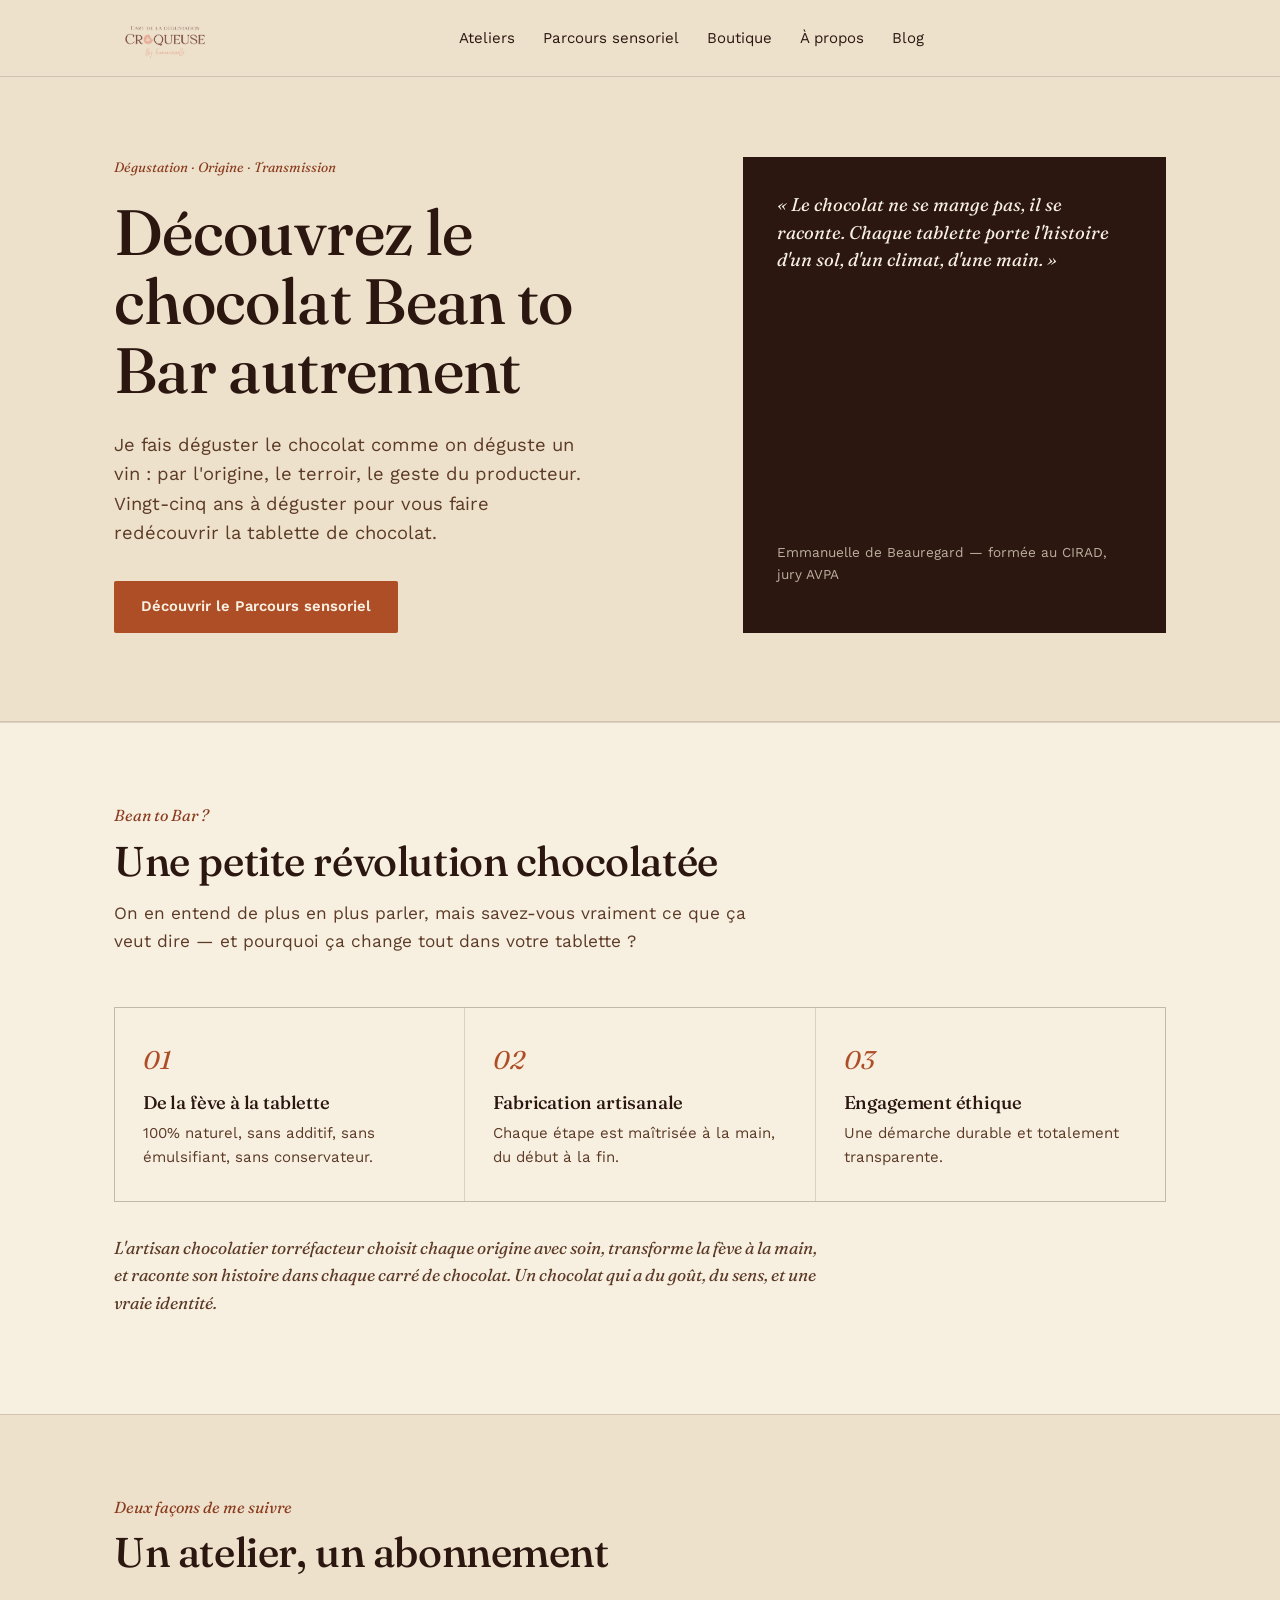
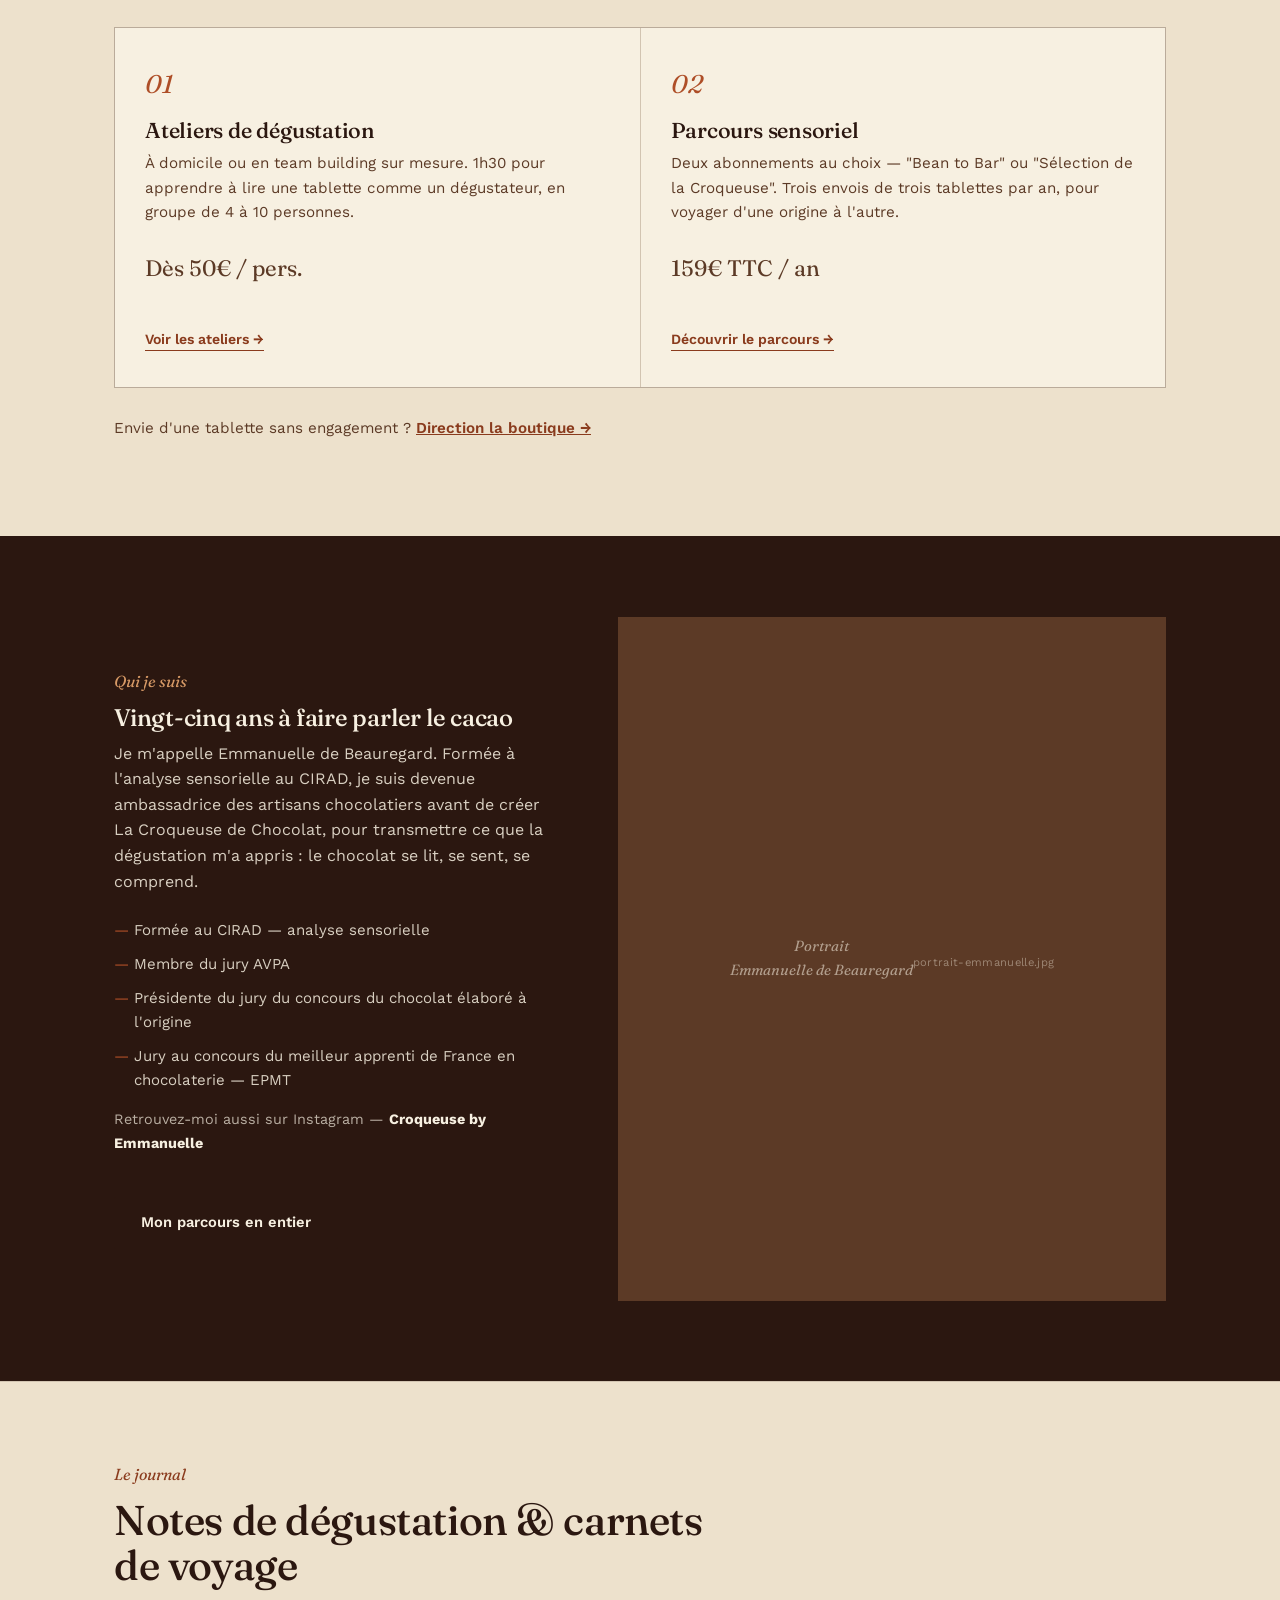
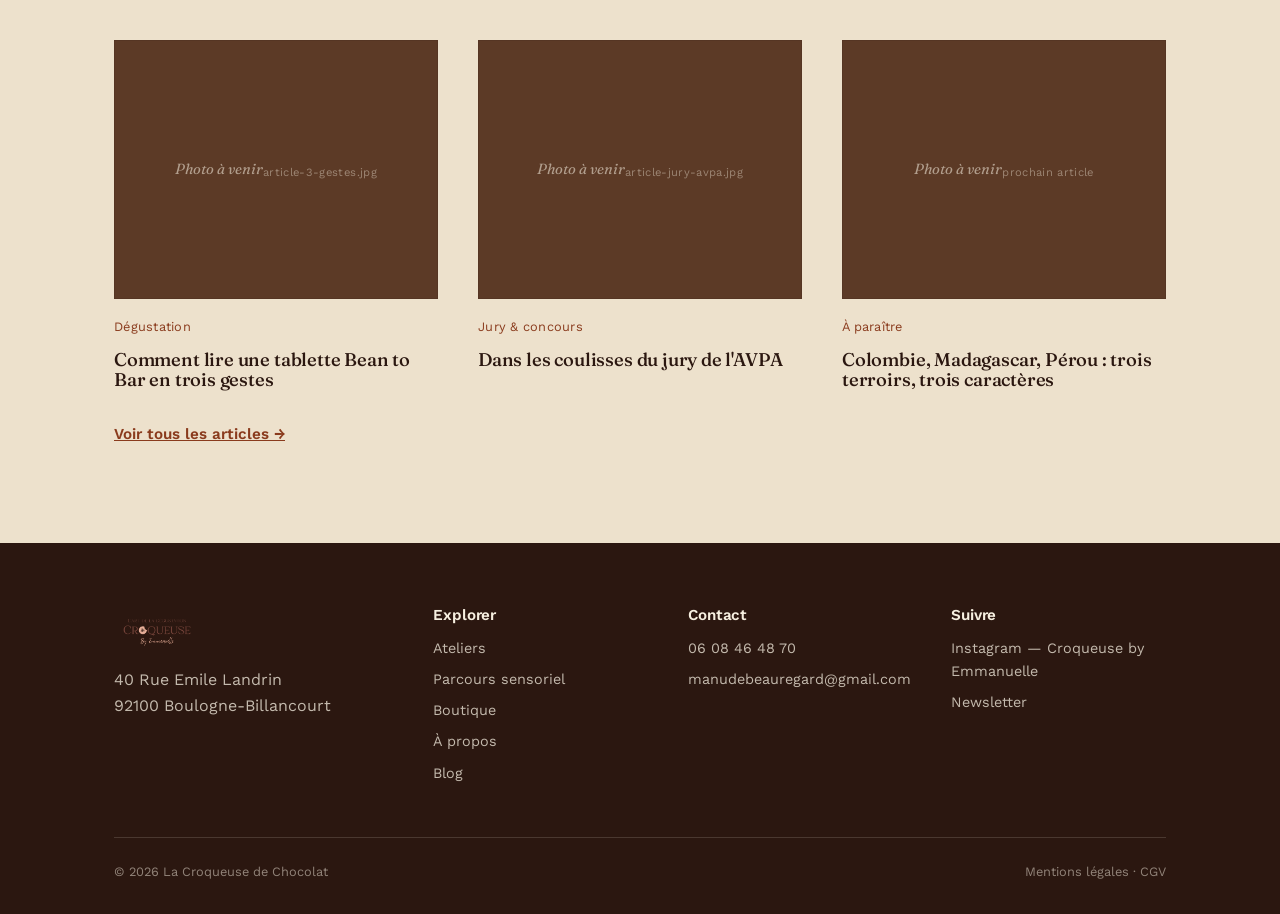
==== commit 40229a57: "Add files via upload" ====
--- a/index.html
+++ b/index.html
@@ -18,10 +18,8 @@
       <a href="boutique.html">Boutique</a>
       <a href="a-propos.html">À propos</a>
       <a href="blog.html">Blog</a>
-      <a href="apercu-reservation.html" class="btn btn-primary nav-cta">Réserver un atelier</a>
     </nav>
     <div class="nav-actions">
-      <a href="apercu-reservation.html" class="btn btn-primary">Réserver un atelier</a>
       <button class="menu-toggle" id="menuToggle" aria-label="Ouvrir le menu" aria-expanded="false">Menu</button>
     </div>
   </div>
@@ -32,10 +30,9 @@
     <div>
       <p class="hero-eyebrow">Dégustation · Origine · Transmission</p>
       <h1>Découvrez le chocolat Bean to Bar autrement</h1>
-      <p class="hero-lede">Je fais goûter le chocolat comme on goûte un vin : par l'origine, le terroir, le geste du producteur. Vingt-cinq ans à déguster pour vous faire redécouvrir la tablette de chocolat.</p>
+      <p class="hero-lede">Je fais déguster le chocolat comme on déguste un vin : par l'origine, le terroir, le geste du producteur. Vingt-cinq ans à déguster pour vous faire redécouvrir la tablette de chocolat.</p>
       <div class="hero-cta">
-        <a href="apercu-reservation.html" class="btn btn-primary">Réserver un atelier</a>
-        <a href="parcours-sensoriel.html" class="btn btn-ghost">Rejoindre le Cercle</a>
+        <a href="parcours-sensoriel.html" class="btn btn-primary">Découvrir le Parcours sensoriel</a>
       </div>
     </div>
     <div class="hero-panel">
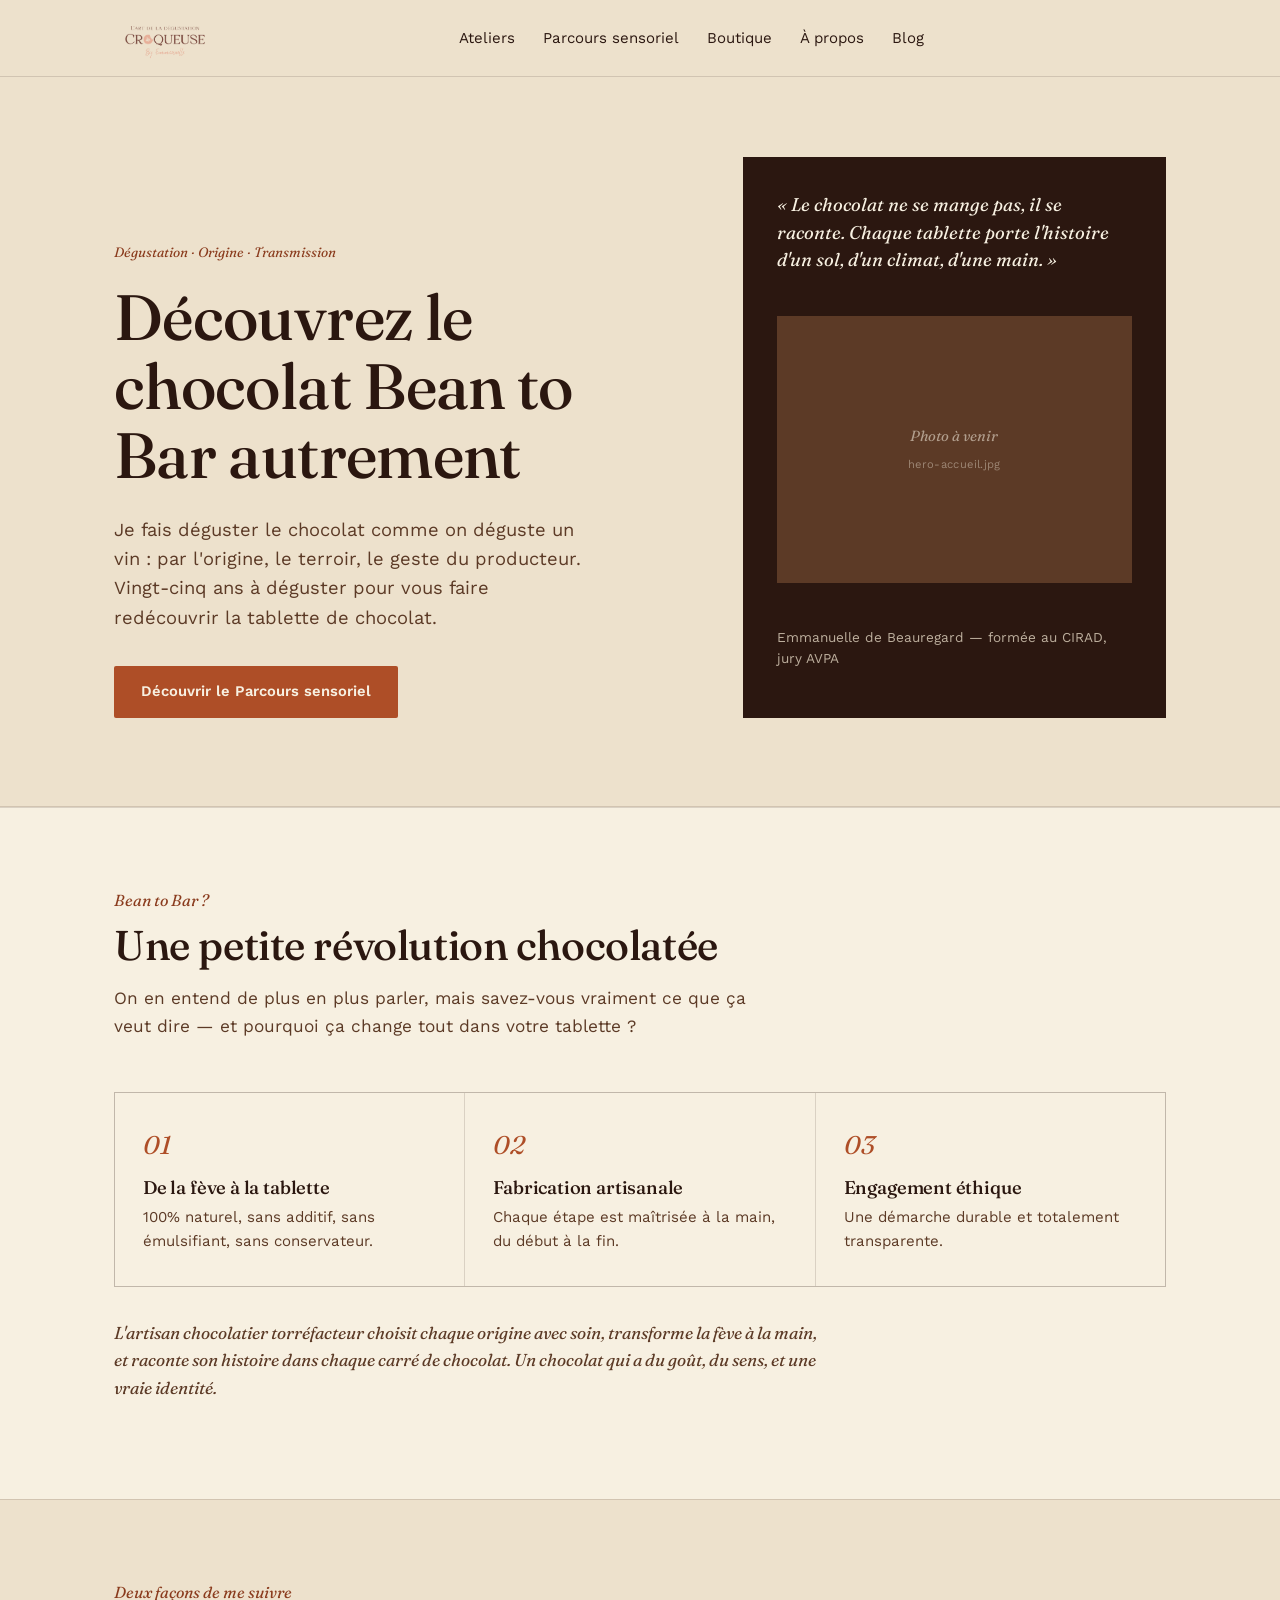
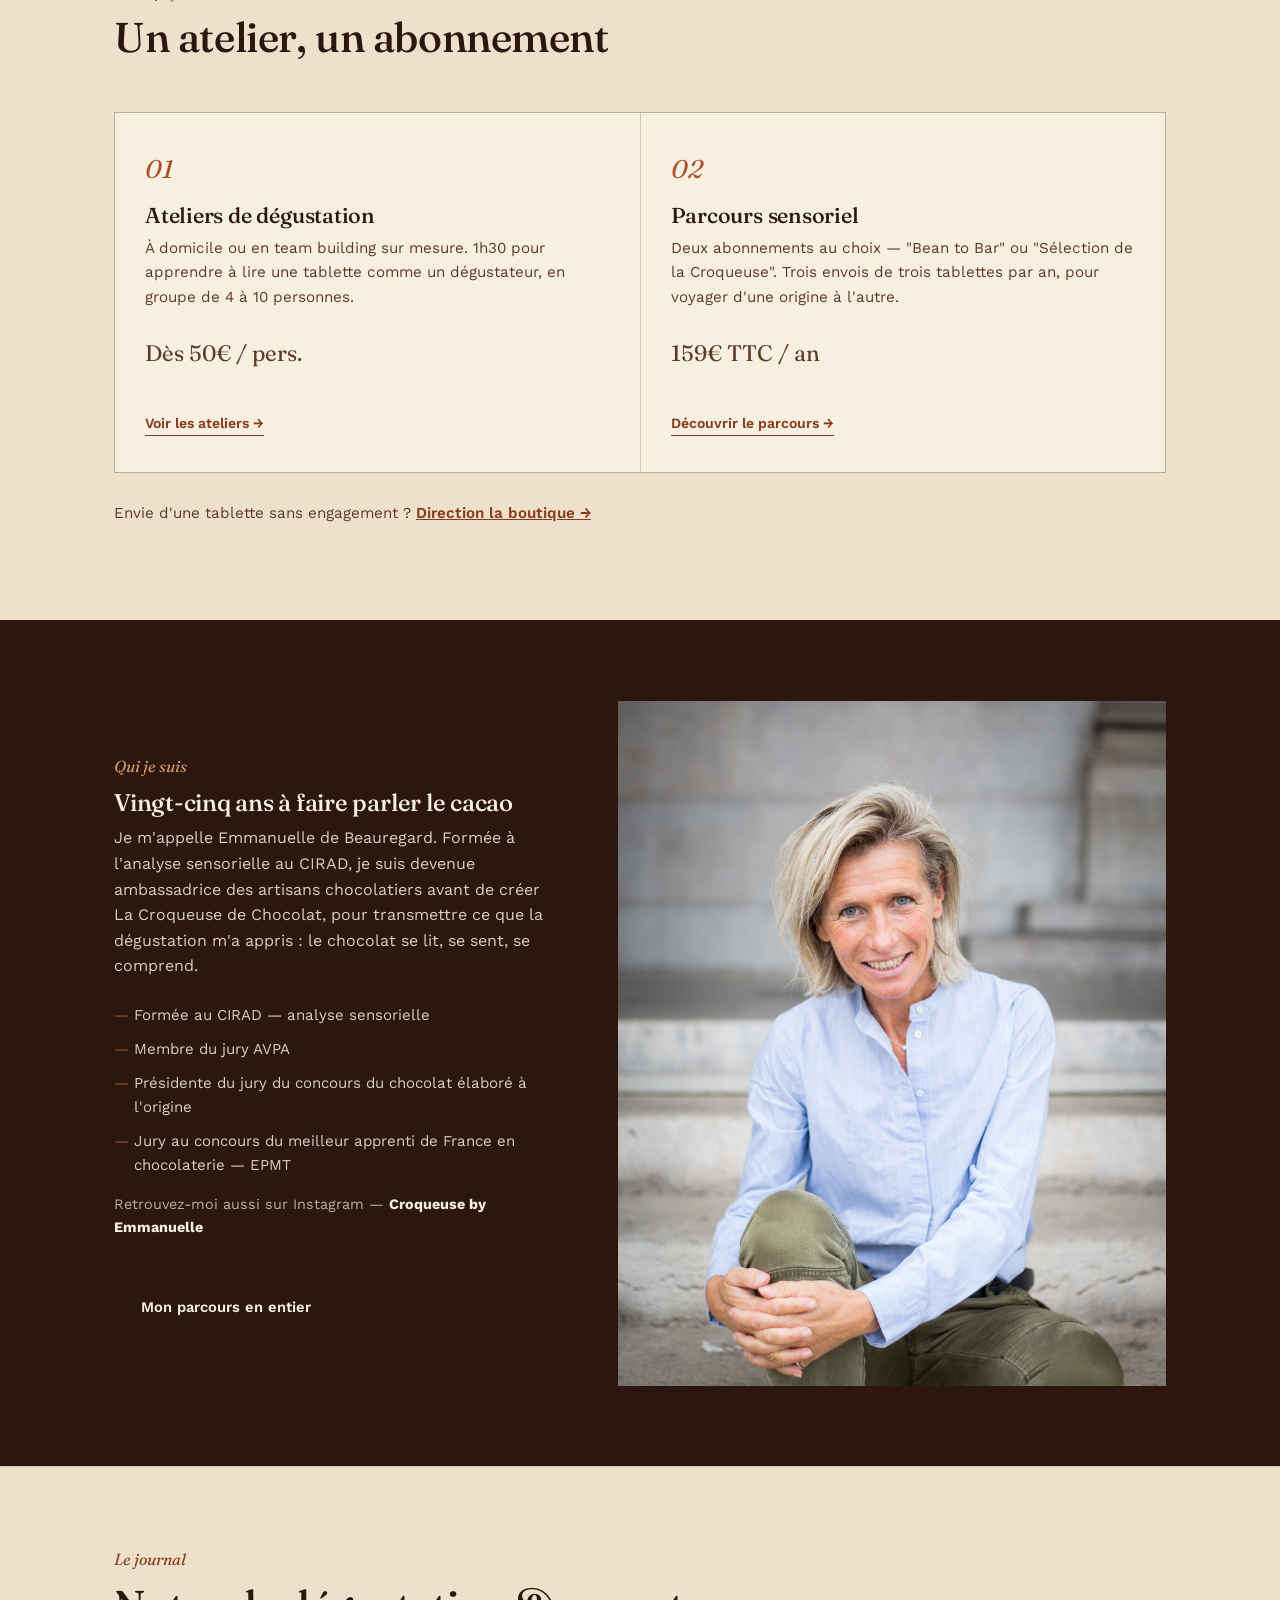
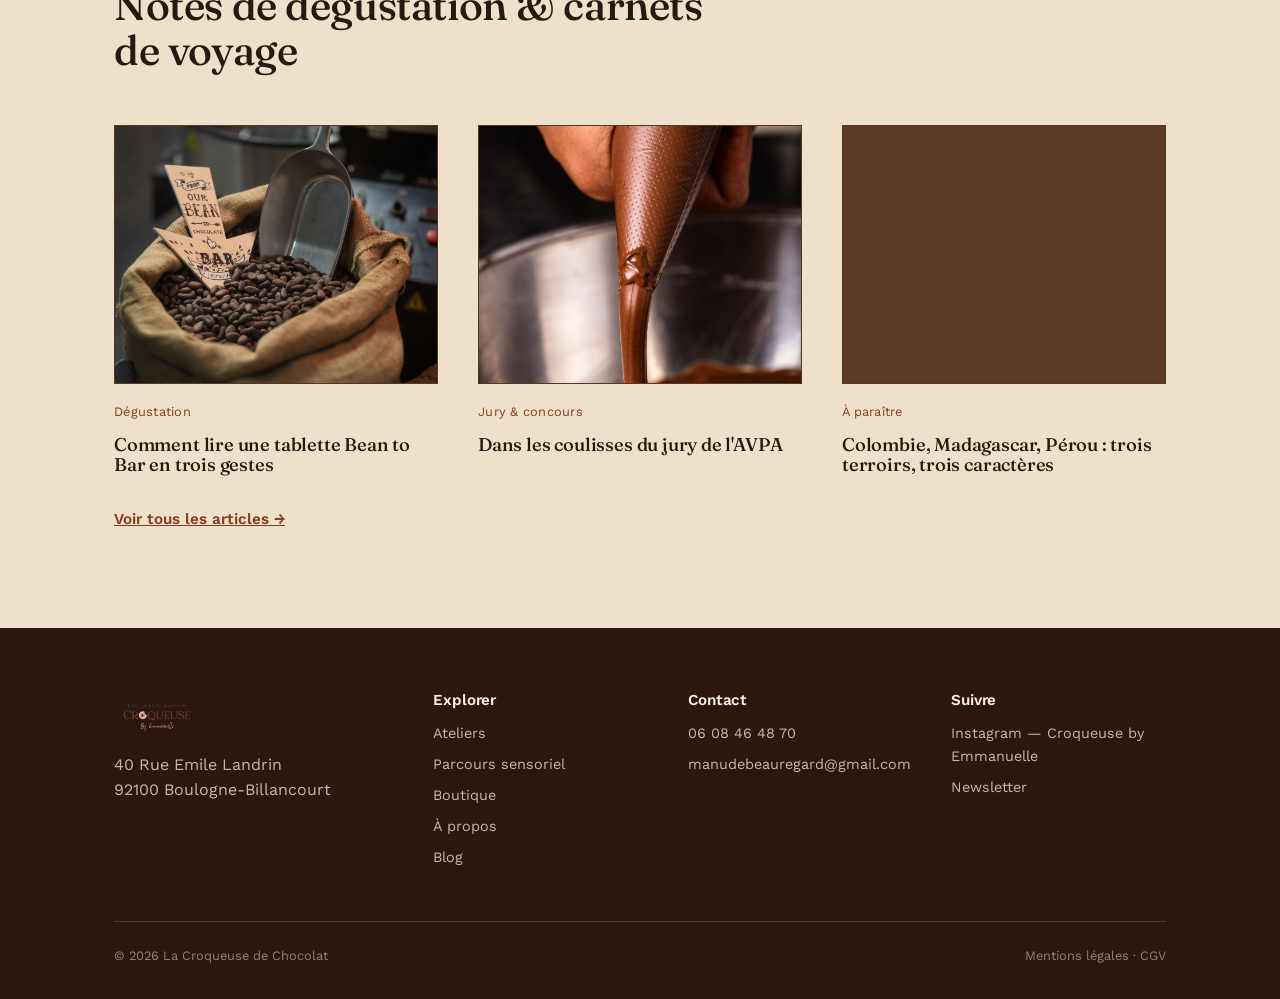
==== commit c79584aa: "Add files via upload" ====
--- a/index.html
+++ b/index.html
@@ -5,7 +5,7 @@
 <meta name="viewport" content="width=device-width, initial-scale=1.0">
 <title>La Croqueuse de Chocolat — Ateliers & tablettes Bean to Bar</title>
 <meta name="description" content="Ateliers de dégustation, Cercle Bean to Bar et tablettes sélectionnées par Emmanuelle de Beauregard, formée au CIRAD, jury AVPA.">
-<link rel="stylesheet" href="style.css?v=4">
+<link rel="stylesheet" href="style.css?v=5">
 </head>
 <body>
 
@@ -13,6 +13,7 @@
   <div class="wrap">
     <a href="index.html" class="logo"><img src="logo.png" alt="La Croqueuse de Chocolat — By Emmanuelle"></a>
     <nav class="nav" id="nav">
+      <div class="nav-head"><a href="index.html" class="logo"><img src="logo.png" alt="La Croqueuse de Chocolat"></a><button class="nav-close" id="navClose" type="button" aria-label="Fermer le menu">✕</button></div>
       <a href="ateliers.html">Ateliers</a>
       <a href="parcours-sensoriel.html">Parcours sensoriel</a>
       <a href="boutique.html">Boutique</a>
@@ -37,6 +38,10 @@
     </div>
     <div class="hero-panel">
       <p class="quote">« Le chocolat ne se mange pas, il se raconte. Chaque tablette porte l'histoire d'un sol, d'un climat, d'une main. »</p>
+      <div class="hero-photo photo-slot">
+        <img src="hero-accueil.jpg" alt="La Croqueuse de Chocolat" onerror="this.style.display='none'; this.nextElementSibling.style.display='flex';">
+        <div class="photo-fallback">Photo à venir<small>hero-accueil.jpg</small></div>
+      </div>
       <p class="sign">Emmanuelle de Beauregard — formée au CIRAD, jury AVPA</p>
     </div>
   </div>
@@ -113,7 +118,7 @@
     </div>
     <div class="about-portrait photo-slot">
       <img src="portrait-emmanuelle.jpg" alt="Portrait d'Emmanuelle de Beauregard" onerror="this.style.display='none'; this.nextElementSibling.style.display='flex';">
-      <div class="photo-fallback" style="display:flex">Portrait<br>Emmanuelle de Beauregard<small>portrait-emmanuelle.jpg</small></div>
+      <div class="photo-fallback">Portrait<br>Emmanuelle de Beauregard<small>portrait-emmanuelle.jpg</small></div>
     </div>
   </div>
 </section>
@@ -129,7 +134,7 @@
         <a href="article-3-gestes.html">
           <div class="journal-thumb photo-slot">
             <img src="article-3-gestes.jpg" alt="Comment lire une tablette Bean to Bar" onerror="this.style.display='none'; this.nextElementSibling.style.display='flex';">
-            <div class="photo-fallback" style="display:flex">Photo à venir<small>article-3-gestes.jpg</small></div>
+            <div class="photo-fallback">Photo à venir<small>article-3-gestes.jpg</small></div>
           </div>
           <p class="journal-date">Dégustation</p>
           <h3>Comment lire une tablette Bean to Bar en trois gestes</h3>
@@ -139,7 +144,7 @@
         <a href="article-jury-avpa.html">
           <div class="journal-thumb photo-slot">
             <img src="article-jury-avpa.jpg" alt="Dans les coulisses du jury AVPA" onerror="this.style.display='none'; this.nextElementSibling.style.display='flex';">
-            <div class="photo-fallback" style="display:flex">Photo à venir<small>article-jury-avpa.jpg</small></div>
+            <div class="photo-fallback">Photo à venir<small>article-jury-avpa.jpg</small></div>
           </div>
           <p class="journal-date">Jury & concours</p>
           <h3>Dans les coulisses du jury de l'AVPA</h3>
@@ -148,7 +153,7 @@
       <article class="journal-card">
         <a href="blog.html">
           <div class="journal-thumb photo-slot">
-            <div class="photo-fallback" style="display:flex">Photo à venir<small>prochain article</small></div>
+            <div class="photo-fallback">Photo à venir<small>prochain article</small></div>
           </div>
           <p class="journal-date">À paraître</p>
           <h3>Colombie, Madagascar, Pérou : trois terroirs, trois caractères</h3>
@@ -198,6 +203,6 @@
   </div>
 </footer>
 
-<script src="main.js?v=4"></script>
+<script src="main.js?v=5"></script>
 </body>
 </html>
--- a/style.css
+++ b/style.css
@@ -73,21 +73,34 @@
 .menu-toggle{display:none;background:none;border:0;font-family:var(--serif);font-size:1rem;cursor:pointer;color:var(--noir-cacao)}
 .nav a.nav-cta{display:none}
 
+.nav-head{display:none}
+
 @media (max-width:860px){
+  .site-header{backdrop-filter:none;-webkit-backdrop-filter:none;background:var(--creme)}
   .site-header .wrap{padding-top:10px;padding-bottom:10px}
   .logo img{height:42px}
   .nav-actions .btn-primary{display:none}
+  /* Menu plein écran : tout tient dans l'écran, sans scroll */
   .nav{
-    position:fixed;inset:56px 0 0 0;background:var(--creme-clair);
-    flex-direction:column;align-items:flex-start;padding:28px var(--pad) 40px;gap:20px;
-    transform:translateY(-8px);opacity:0;visibility:hidden;pointer-events:none;
+    position:fixed;top:0;left:0;right:0;bottom:0;height:100vh;height:100dvh;
+    background:var(--creme-clair);
+    flex-direction:column;align-items:stretch;justify-content:flex-start;gap:0;
+    padding:0 var(--pad);
+    opacity:0;visibility:hidden;pointer-events:none;transform:translateY(-8px);
     transition:opacity .2s ease, transform .2s ease, visibility .2s;
-    overflow-y:auto;z-index:60;
+    overflow:hidden;z-index:100;
   }
-  .nav.open{opacity:1;visibility:visible;transform:translateY(0);pointer-events:auto}
-  .nav a{font-size:1.15rem}
-  .nav a.nav-cta{display:inline-flex;margin-top:8px;width:100%;justify-content:center;font-size:1rem}
+  .nav.open{opacity:1;visibility:visible;pointer-events:auto;transform:translateY(0)}
+  .nav-head{display:flex;align-items:center;justify-content:space-between;padding:10px 0;margin-bottom:12px}
+  .nav-close{background:none;border:0;font-size:1.5rem;line-height:1;color:var(--noir-cacao);cursor:pointer;padding:8px}
+  .nav > a:not(.logo){
+    font-family:var(--serif);font-size:1.6rem;padding:18px 0;border-bottom:1px solid var(--ligne);
+    display:block;
+  }
+  .nav > a::after{display:none}
+  .nav > a.active{color:var(--terracotta-d)}
   .menu-toggle{display:block;font-size:.95rem}
+  body.menu-open{overflow:hidden}
 }
 
 @media (max-width:400px){
@@ -153,7 +166,7 @@
 .photo-slot{position:relative;background:var(--brun-cacao);color:rgba(247,240,225,.55);overflow:hidden}
 .photo-slot img{width:100%;height:100%;object-fit:cover;position:absolute;inset:0}
 .photo-slot .photo-fallback{
-  display:flex;align-items:center;justify-content:center;text-align:center;
+  display:none;flex-direction:column;align-items:center;justify-content:center;text-align:center;
   width:100%;height:100%;padding:16px;font-family:var(--serif);font-style:italic;font-size:.92rem;
 }
 .photo-slot .photo-fallback small{display:block;font-family:var(--sans);font-style:normal;font-size:.7rem;letter-spacing:.03em;margin-top:8px;opacity:.75;word-break:break-all}
@@ -317,3 +330,7 @@
 .confirmation h3{font-size:1.5rem}
 .confirmation p{color:var(--brun-cacao)}
 @media (max-width:760px){.pay-wrap{grid-template-columns:1fr}}
+
+/* ---------- hero image ---------- */
+.hero-photo{aspect-ratio:4/3;margin:24px 0}
+@media (max-width:860px){.hero-photo{aspect-ratio:16/10;margin:18px 0}}
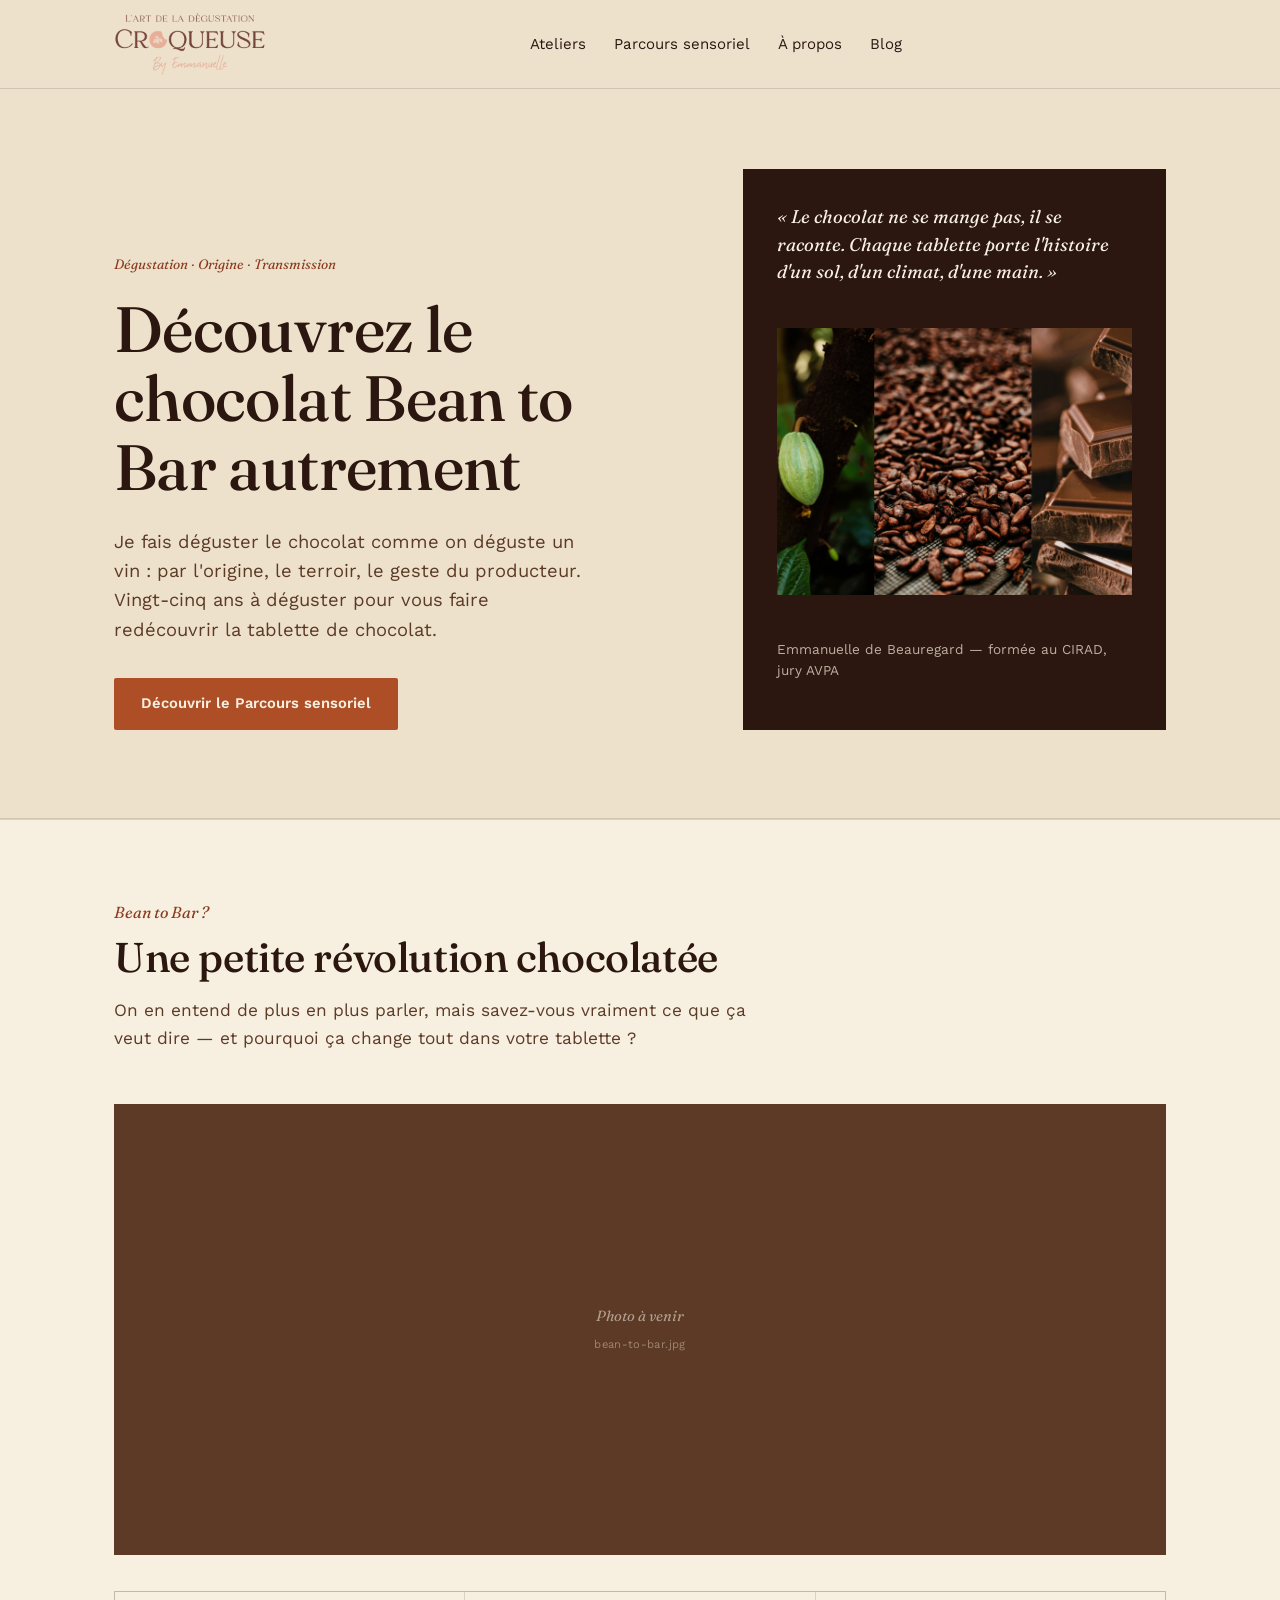
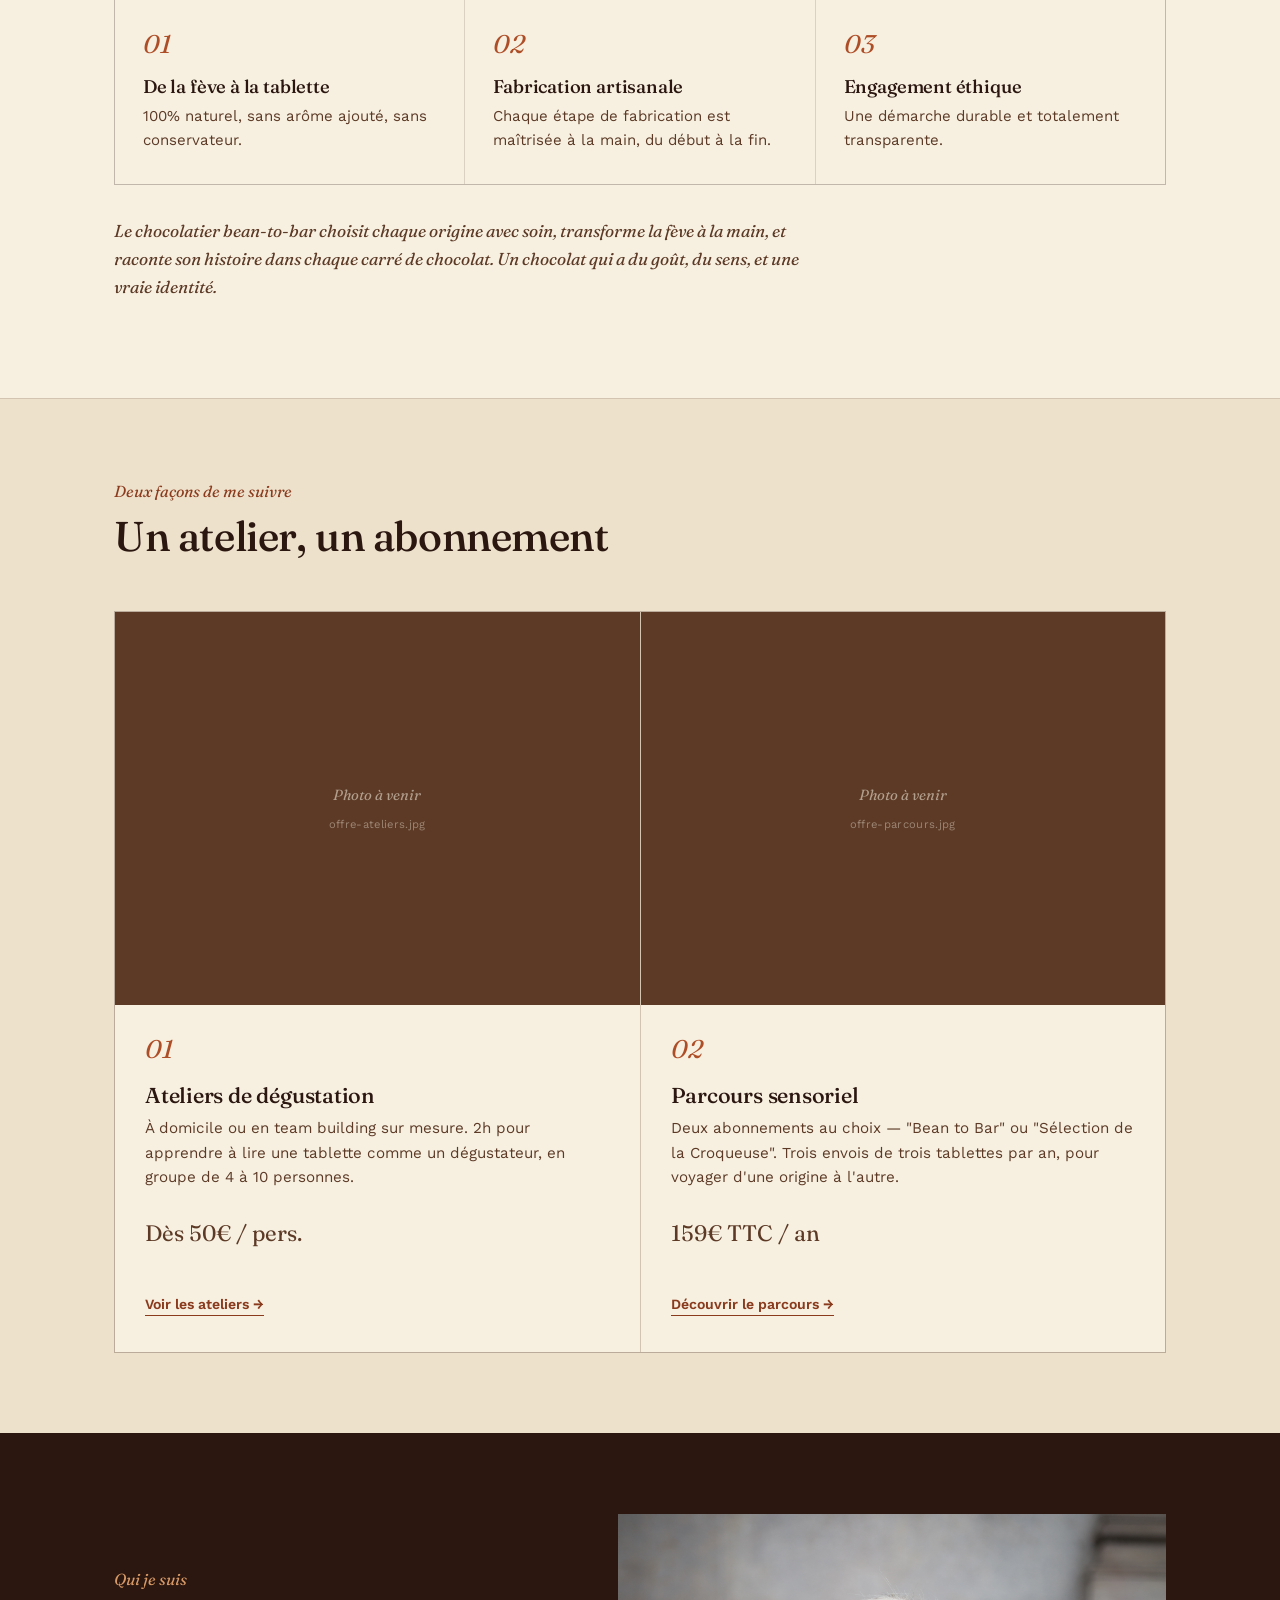
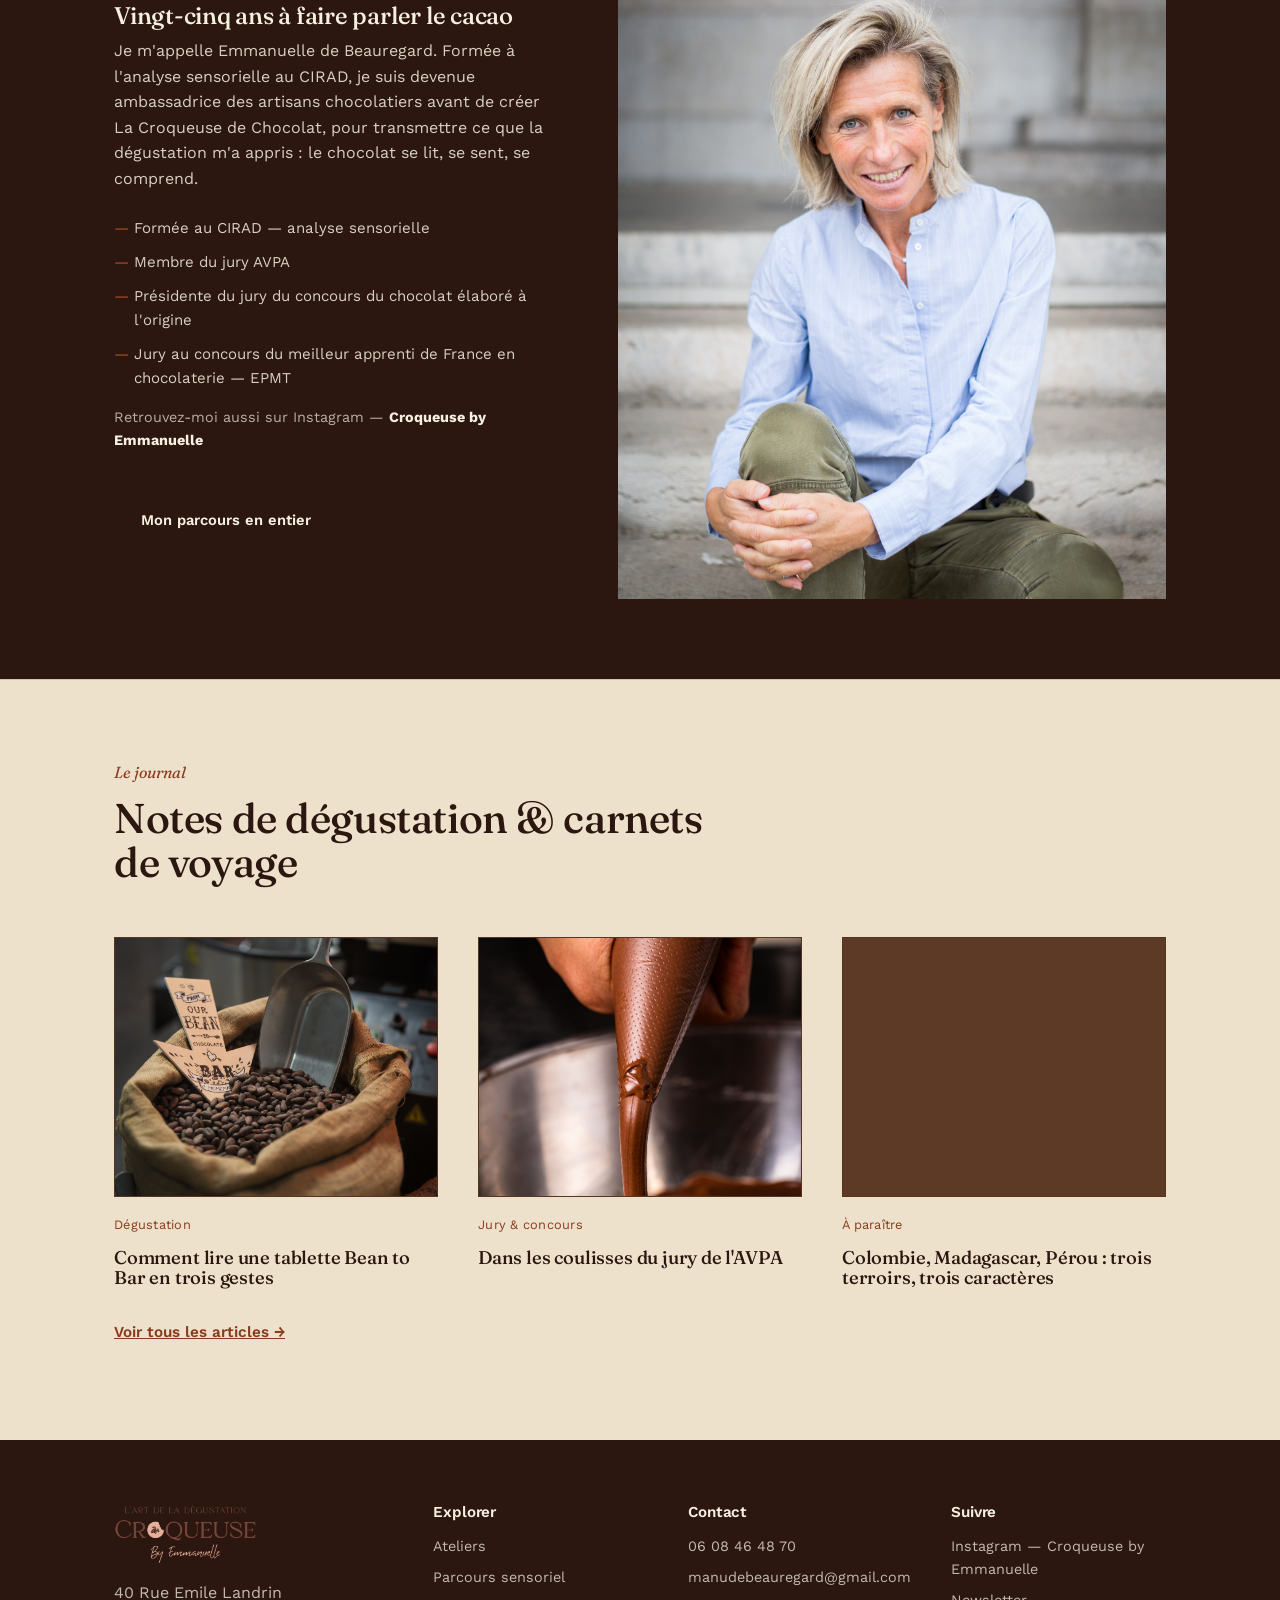
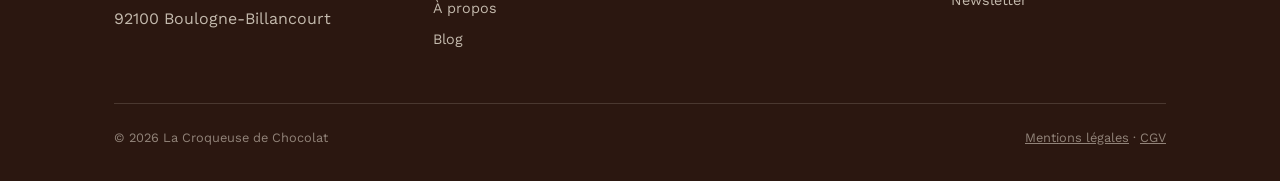
==== commit 265dd6ff: "Add files via upload" ====
--- a/index.html
+++ b/index.html
@@ -5,7 +5,7 @@
 <meta name="viewport" content="width=device-width, initial-scale=1.0">
 <title>La Croqueuse de Chocolat — Ateliers & tablettes Bean to Bar</title>
 <meta name="description" content="Ateliers de dégustation, Cercle Bean to Bar et tablettes sélectionnées par Emmanuelle de Beauregard, formée au CIRAD, jury AVPA.">
-<link rel="stylesheet" href="style.css?v=5">
+<link rel="stylesheet" href="style.css?v=7">
 </head>
 <body>
 
@@ -16,7 +16,6 @@
       <div class="nav-head"><a href="index.html" class="logo"><img src="logo.png" alt="La Croqueuse de Chocolat"></a><button class="nav-close" id="navClose" type="button" aria-label="Fermer le menu">✕</button></div>
       <a href="ateliers.html">Ateliers</a>
       <a href="parcours-sensoriel.html">Parcours sensoriel</a>
-      <a href="boutique.html">Boutique</a>
       <a href="a-propos.html">À propos</a>
       <a href="blog.html">Blog</a>
     </nav>
@@ -54,16 +53,20 @@
       <h2>Une petite révolution chocolatée</h2>
       <p class="b2b-lede">On en entend de plus en plus parler, mais savez-vous vraiment ce que ça veut dire — et pourquoi ça change tout dans votre tablette ?</p>
     </div>
+    <div class="b2b-photo photo-slot">
+      <img src="bean-to-bar.jpg" alt="Du cacao à la tablette Bean to Bar" onerror="this.style.display='none'; this.nextElementSibling.style.display='flex';">
+      <div class="photo-fallback">Photo à venir<small>bean-to-bar.jpg</small></div>
+    </div>
     <div class="b2b-grid">
       <div class="b2b-card">
         <span class="num">01</span>
         <h3>De la fève à la tablette</h3>
-        <p>100% naturel, sans additif, sans émulsifiant, sans conservateur.</p>
+        <p>100% naturel, sans arôme ajouté, sans conservateur.</p>
       </div>
       <div class="b2b-card">
         <span class="num">02</span>
         <h3>Fabrication artisanale</h3>
-        <p>Chaque étape est maîtrisée à la main, du début à la fin.</p>
+        <p>Chaque étape de fabrication est maîtrisée à la main, du début à la fin.</p>
       </div>
       <div class="b2b-card">
         <span class="num">03</span>
@@ -71,7 +74,7 @@
         <p>Une démarche durable et totalement transparente.</p>
       </div>
     </div>
-    <p class="b2b-outro">L'artisan chocolatier torréfacteur choisit chaque origine avec soin, transforme la fève à la main, et raconte son histoire dans chaque carré de chocolat. Un chocolat qui a du goût, du sens, et une vraie identité.</p>
+    <p class="b2b-outro">Le chocolatier bean-to-bar choisit chaque origine avec soin, transforme la fève à la main, et raconte son histoire dans chaque carré de chocolat. Un chocolat qui a du goût, du sens, et une vraie identité.</p>
   </div>
 </section>
 
@@ -83,13 +86,21 @@
     </div>
     <div class="offers offers-2">
       <div class="offer-card">
+        <div class="offer-photo photo-slot">
+          <img src="offre-ateliers.jpg" alt="Atelier de dégustation" onerror="this.style.display='none'; this.nextElementSibling.style.display='flex';">
+          <div class="photo-fallback">Photo à venir<small>offre-ateliers.jpg</small></div>
+        </div>
         <span class="num">01</span>
         <h3>Ateliers de dégustation</h3>
-        <p>À domicile ou en team building sur mesure. 1h30 pour apprendre à lire une tablette comme un dégustateur, en groupe de 4 à 10 personnes.</p>
+        <p>À domicile ou en team building sur mesure. 2h pour apprendre à lire une tablette comme un dégustateur, en groupe de 4 à 10 personnes.</p>
         <p class="price">Dès 50€ / pers.</p>
         <a href="ateliers.html">Voir les ateliers →</a>
       </div>
       <div class="offer-card">
+        <div class="offer-photo photo-slot">
+          <img src="offre-parcours.jpg" alt="Parcours sensoriel" onerror="this.style.display='none'; this.nextElementSibling.style.display='flex';">
+          <div class="photo-fallback">Photo à venir<small>offre-parcours.jpg</small></div>
+        </div>
         <span class="num">02</span>
         <h3>Parcours sensoriel</h3>
         <p>Deux abonnements au choix — "Bean to Bar" ou "Sélection de la Croqueuse". Trois envois de trois tablettes par an, pour voyager d'une origine à l'autre.</p>
@@ -97,7 +108,6 @@
         <a href="parcours-sensoriel.html">Découvrir le parcours →</a>
       </div>
     </div>
-    <p style="margin-top:28px;font-size:.95rem;color:var(--brun-cacao)">Envie d'une tablette sans engagement ? <a href="boutique.html" style="color:var(--terracotta-d);font-weight:600;text-decoration:underline">Direction la boutique →</a></p>
   </div>
 </section>
 
@@ -176,7 +186,6 @@
         <ul>
           <li><a href="ateliers.html">Ateliers</a></li>
           <li><a href="parcours-sensoriel.html">Parcours sensoriel</a></li>
-          <li><a href="boutique.html">Boutique</a></li>
           <li><a href="a-propos.html">À propos</a></li>
           <li><a href="blog.html">Blog</a></li>
         </ul>
@@ -198,11 +207,11 @@
     </div>
     <div class="footer-bottom">
       <span>© <span id="year"></span> La Croqueuse de Chocolat</span>
-      <span>Mentions légales · CGV</span>
+      <span><a href="mentions-legales.html">Mentions légales</a> · <a href="cgv.html">CGV</a></span>
     </div>
   </div>
 </footer>
 
-<script src="main.js?v=5"></script>
+<script src="main.js?v=7"></script>
 </body>
 </html>
--- a/style.css
+++ b/style.css
@@ -63,7 +63,7 @@
   padding-top:12px;padding-bottom:12px;
 }
 .logo{text-decoration:none;display:flex;align-items:center}
-.logo img{height:52px;width:auto;display:block}
+.logo img{height:64px;width:auto;display:block}
 .nav{display:flex;gap:28px;list-style:none;margin:0;padding:0;align-items:center}
 .nav a{text-decoration:none;font-size:.94rem;position:relative;padding:2px 0}
 .nav a::after{content:"";position:absolute;left:0;right:0;bottom:-3px;height:1px;background:var(--terracotta);transform:scaleX(0);transform-origin:left;transition:transform .25s ease}
@@ -78,7 +78,7 @@
 @media (max-width:860px){
   .site-header{backdrop-filter:none;-webkit-backdrop-filter:none;background:var(--creme)}
   .site-header .wrap{padding-top:10px;padding-bottom:10px}
-  .logo img{height:42px}
+  .logo img{height:50px}
   .nav-actions .btn-primary{display:none}
   /* Menu plein écran : tout tient dans l'écran, sans scroll */
   .nav{
@@ -201,7 +201,7 @@
 /* ---------- footer ---------- */
 .site-footer{background:var(--noir-cacao);color:rgba(247,240,225,.75);padding:64px 0 32px}
 .footer-grid{display:grid;grid-template-columns:1.3fr 1fr 1fr 1fr;gap:40px}
-.footer-grid .logo img{height:44px}
+.footer-grid .logo img{height:60px}
 .footer-grid h4{color:var(--creme-clair);font-size:.95rem;font-family:var(--sans);font-weight:600;margin-bottom:14px}
 .footer-grid ul{list-style:none;margin:0;padding:0;display:grid;gap:8px;font-size:.9rem}
 .footer-grid a{text-decoration:none;color:inherit}
@@ -334,3 +334,24 @@
 /* ---------- hero image ---------- */
 .hero-photo{aspect-ratio:4/3;margin:24px 0}
 @media (max-width:860px){.hero-photo{aspect-ratio:16/10;margin:18px 0}}
+
+/* ---------- parcours : visuel ---------- */
+.parcours-photo{aspect-ratio:21/9;margin-top:36px}
+@media (max-width:860px){.parcours-photo{aspect-ratio:16/10;margin-top:24px}}
+
+/* ---------- visuels accueil ---------- */
+.offer-photo{aspect-ratio:4/3;margin:-36px -30px 24px}
+.b2b-photo{aspect-ratio:21/9;margin:0 0 36px}
+@media (max-width:860px){.b2b-photo{aspect-ratio:16/10;margin-bottom:24px}}
+
+/* ---------- pages légales ---------- */
+.legal{max-width:72ch}
+.legal h2{font-size:1.35rem;margin:40px 0 12px}
+.legal h3{font-size:1.05rem;margin:22px 0 8px}
+.legal p,.legal li{color:var(--brun-cacao);font-size:.98rem}
+.legal ul{padding-left:20px;margin:8px 0 14px}
+.legal li{margin-bottom:6px}
+.legal a{color:var(--terracotta-d);text-decoration:underline}
+.legal .maj{font-size:.85rem;opacity:.75;margin-top:36px}
+mark.todo{background:#F3D27A;color:var(--noir-cacao);padding:1px 5px}
+.footer-bottom a{color:inherit;text-decoration:underline}
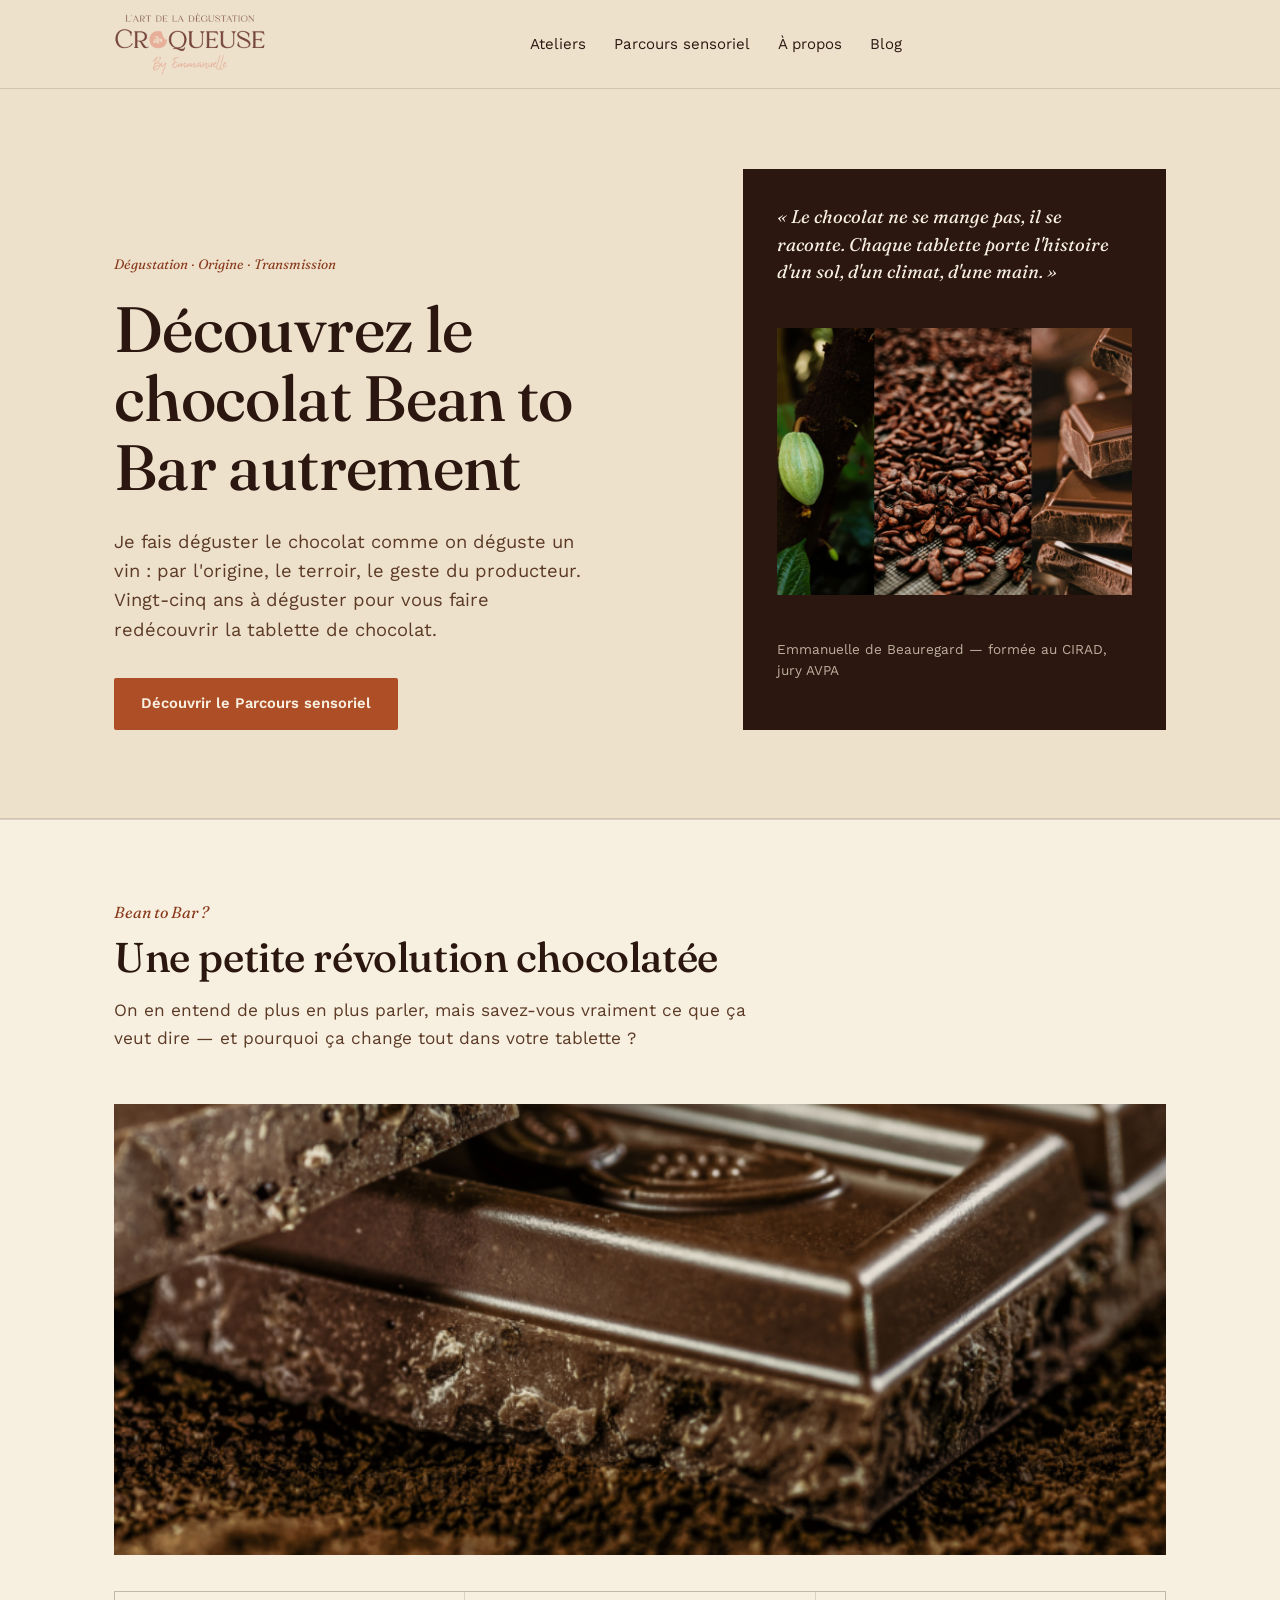
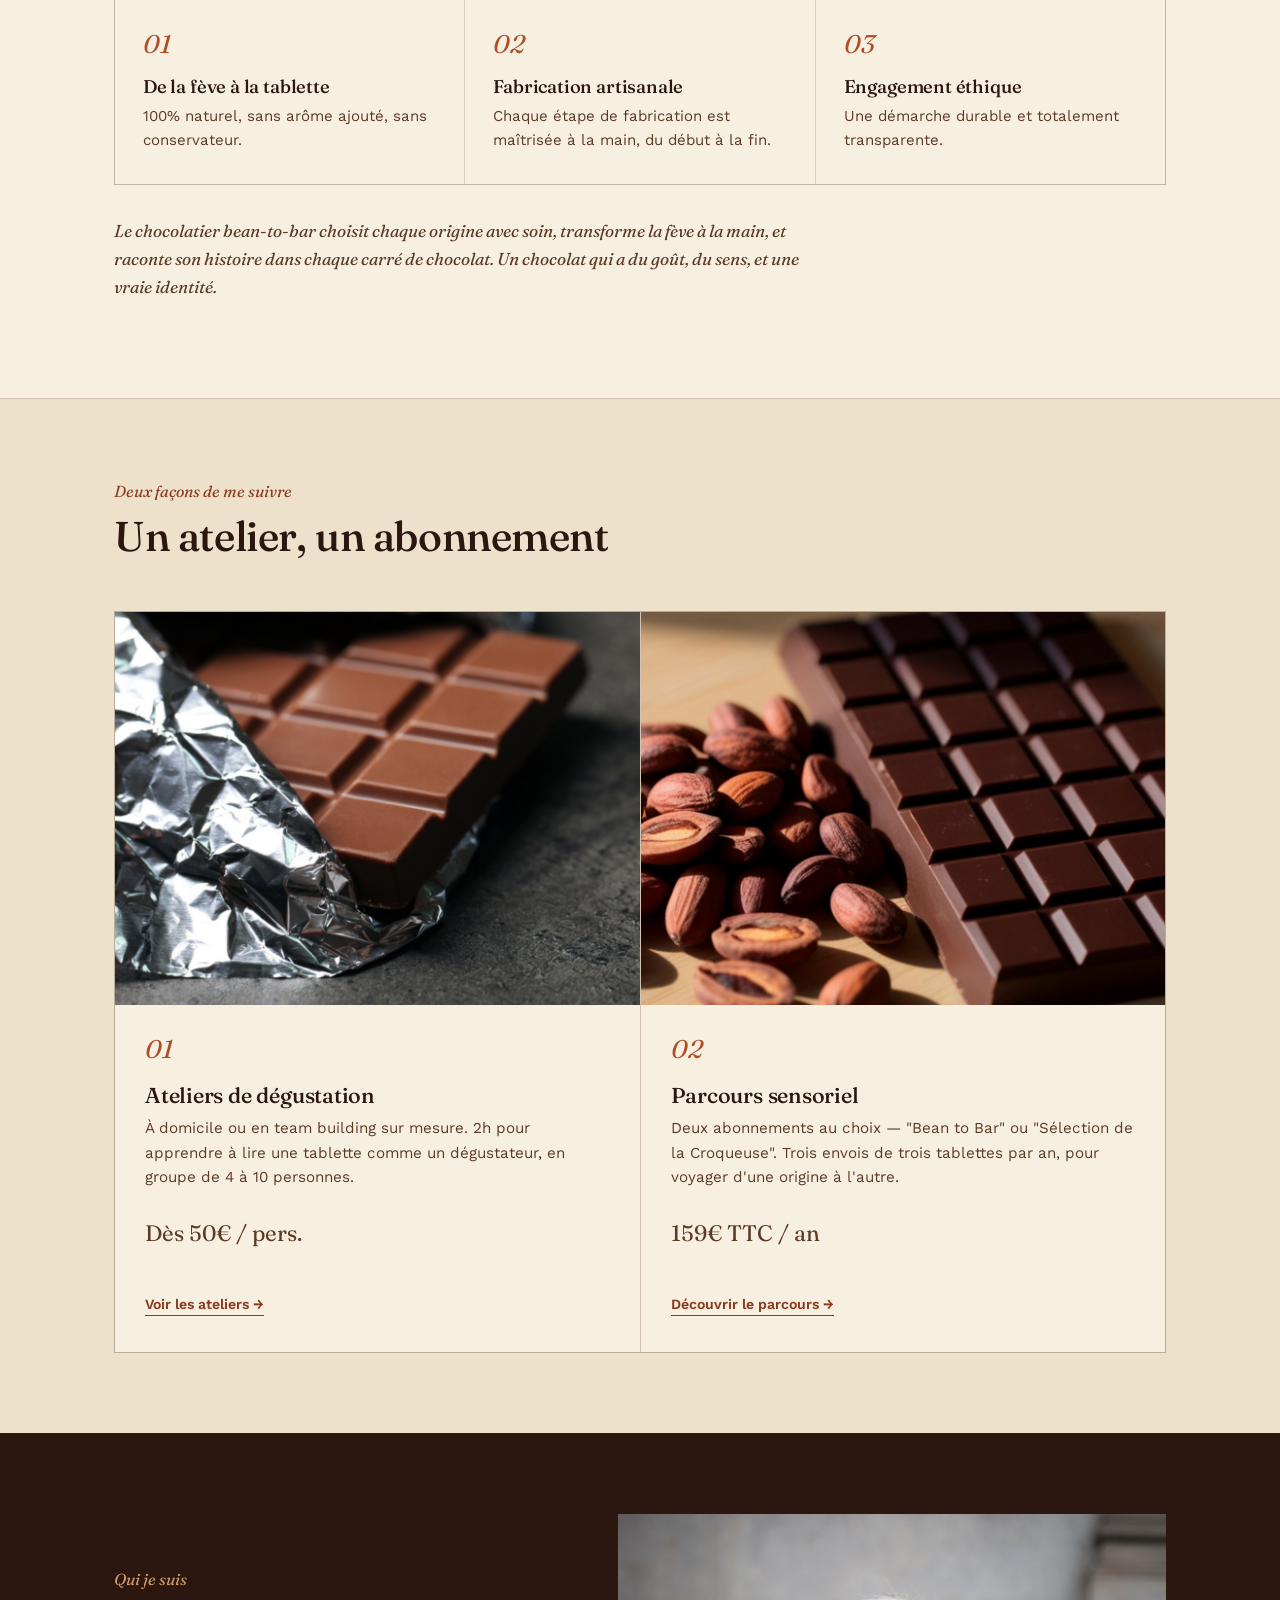
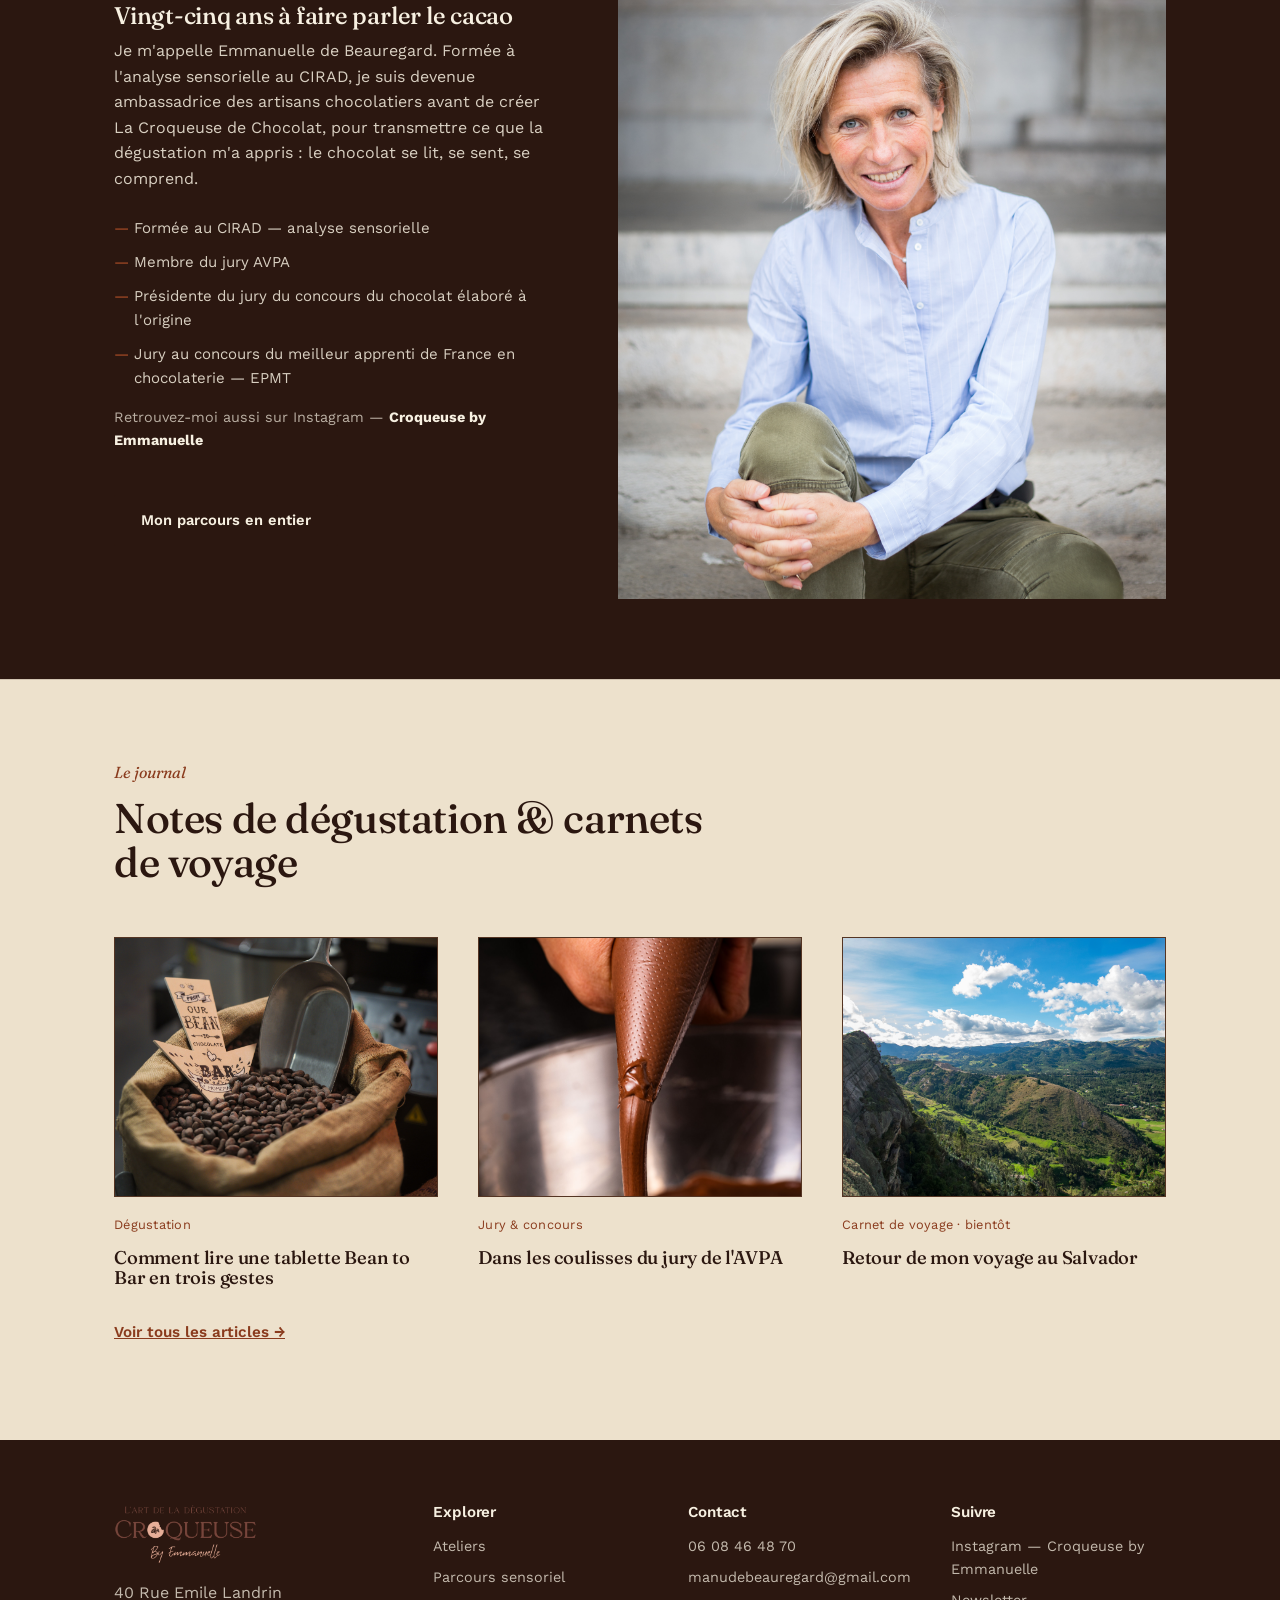
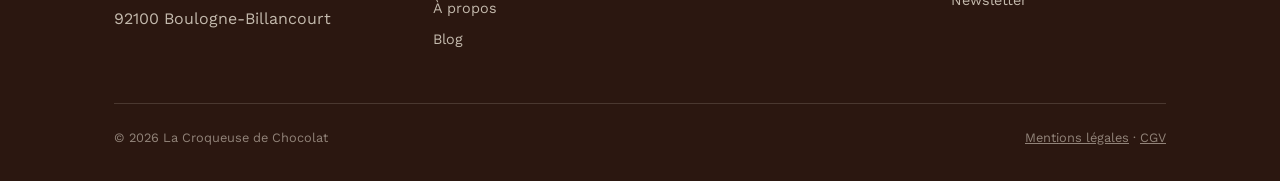
==== commit 91132269: "Add files via upload" ====
--- a/index.html
+++ b/index.html
@@ -161,13 +161,14 @@
         </a>
       </article>
       <article class="journal-card">
-        <a href="blog.html">
+        <div>
           <div class="journal-thumb photo-slot">
-            <div class="photo-fallback">Photo à venir<small>prochain article</small></div>
+            <img src="article-salvador.jpg" alt="Retour de mon voyage au Salvador" onerror="this.style.display='none'; this.nextElementSibling.style.display='flex';">
+            <div class="photo-fallback">Photo à venir<small>article-salvador.jpg</small></div>
           </div>
-          <p class="journal-date">À paraître</p>
-          <h3>Colombie, Madagascar, Pérou : trois terroirs, trois caractères</h3>
-        </a>
+          <p class="journal-date">Carnet de voyage · bientôt</p>
+          <h3>Retour de mon voyage au Salvador</h3>
+        </div>
       </article>
     </div>
     <p style="margin-top:24px"><a href="blog.html" style="color:var(--terracotta-d);font-weight:600;text-decoration:underline;font-size:.95rem">Voir tous les articles →</a></p>
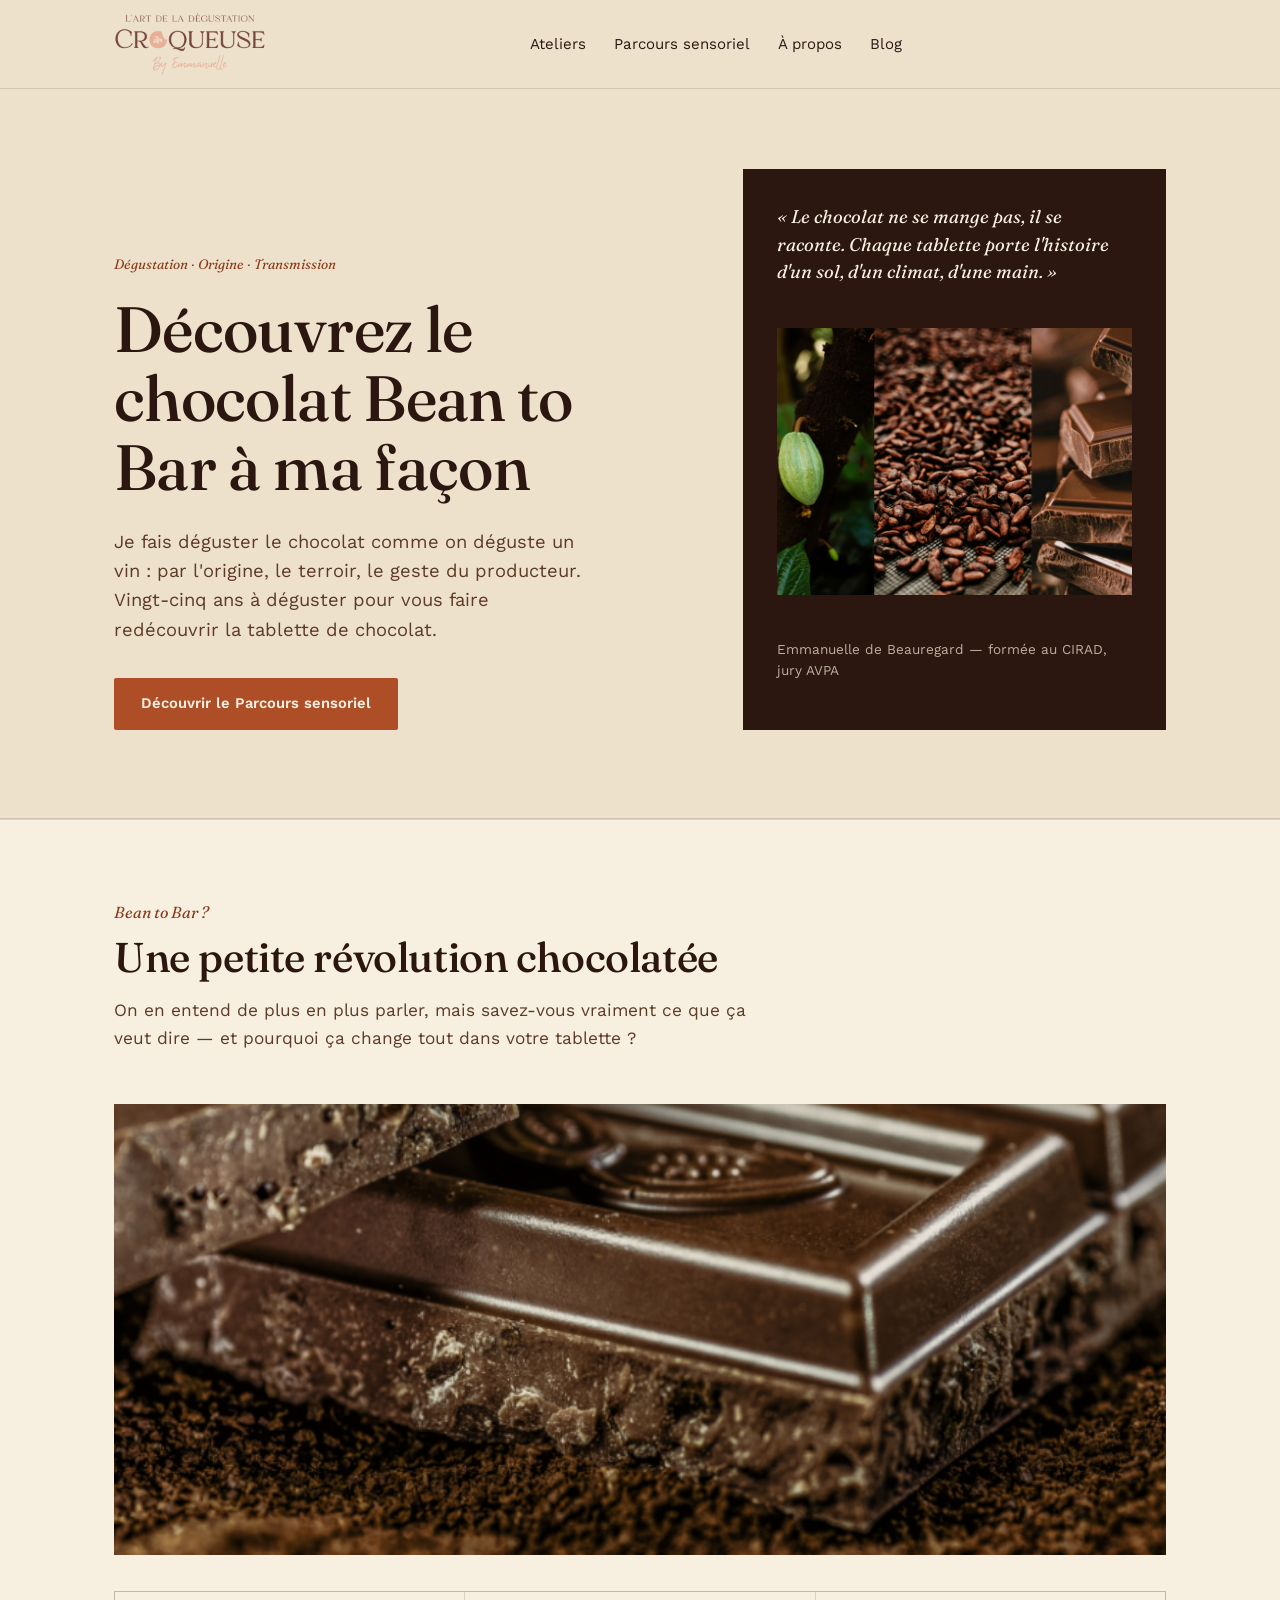
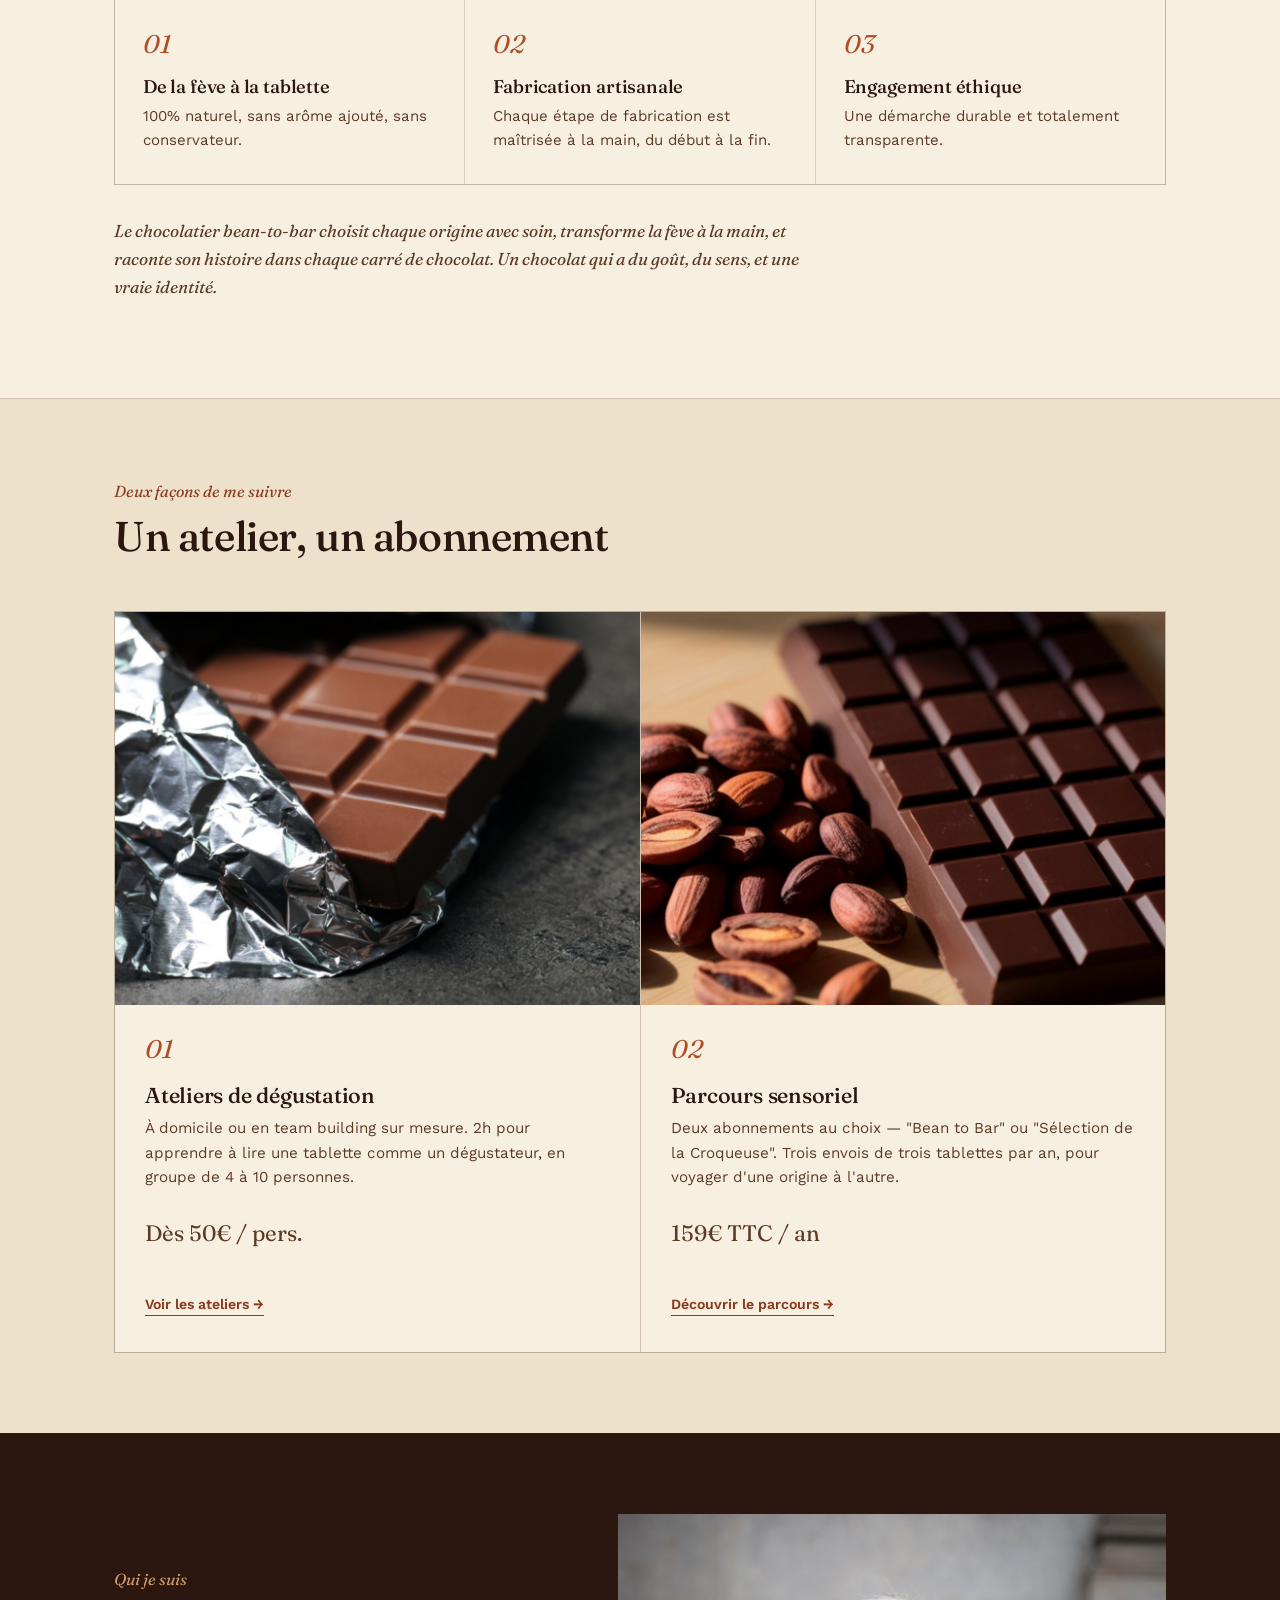
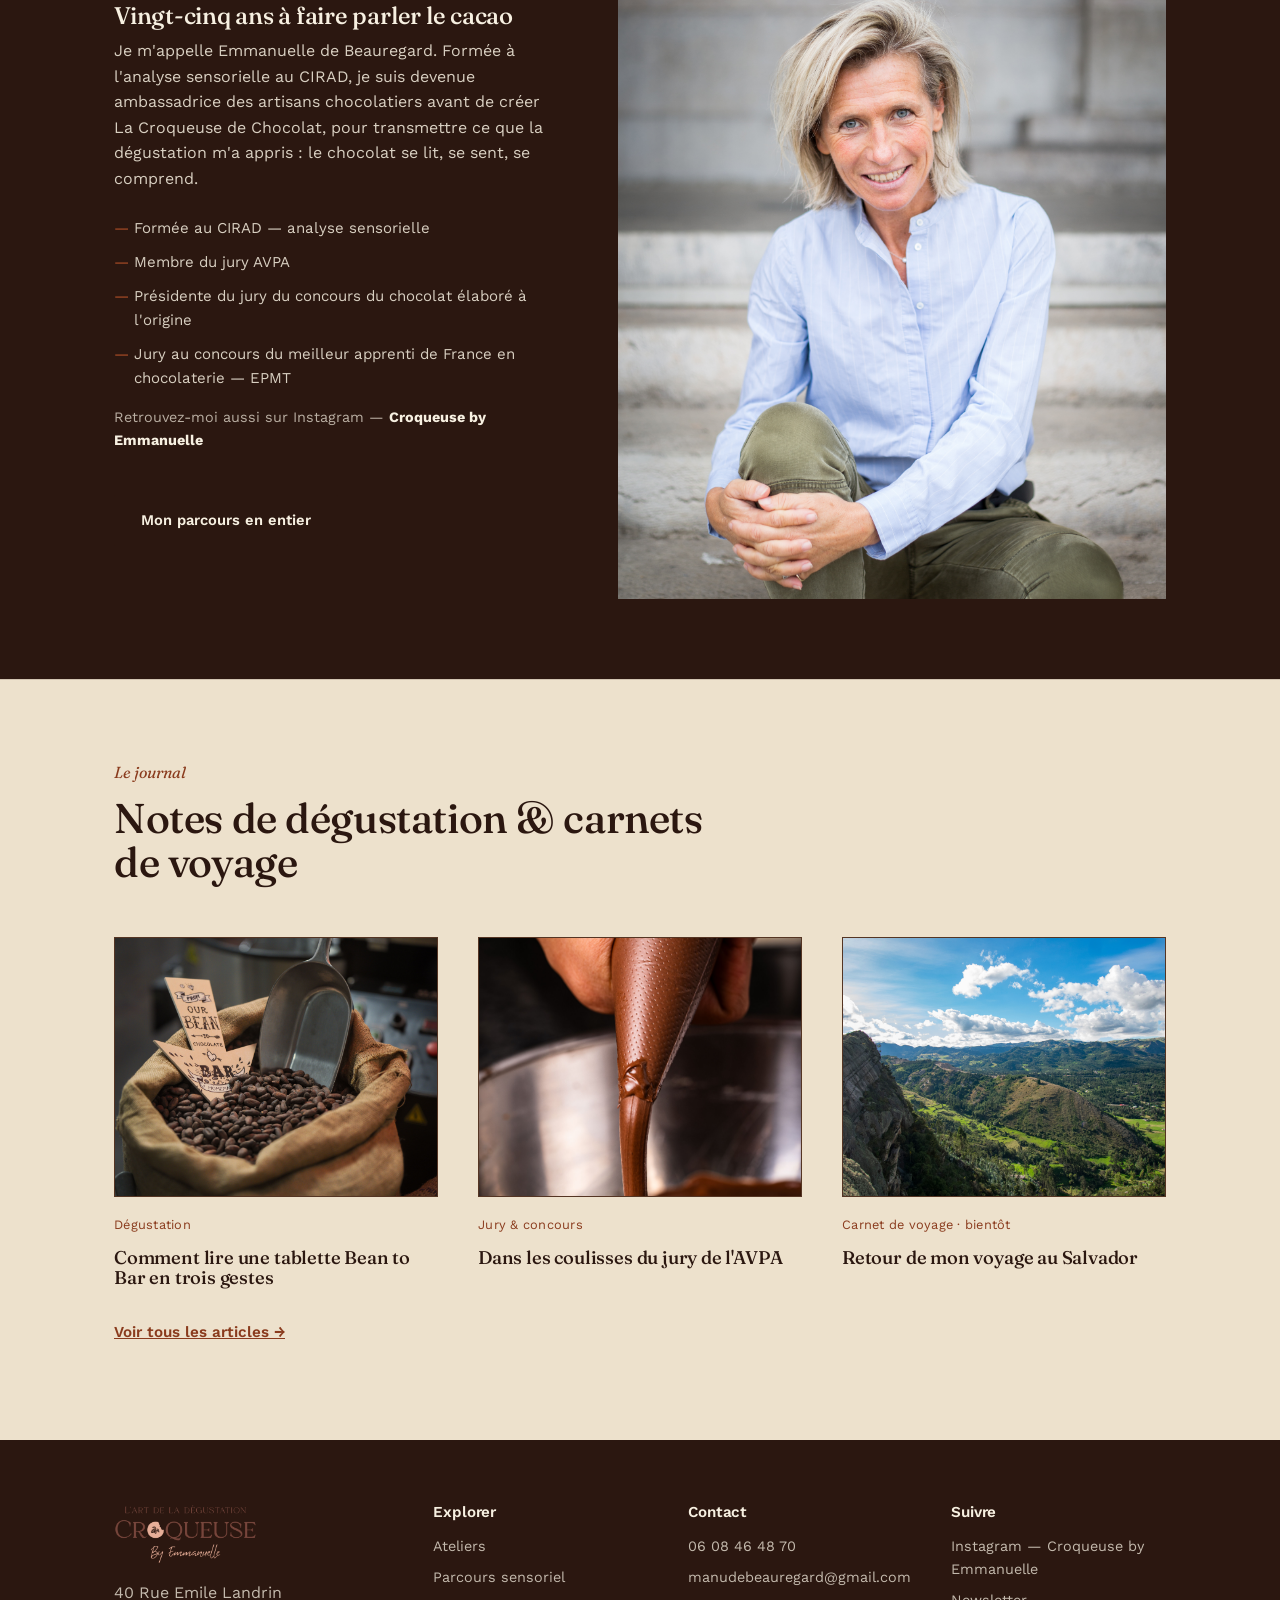
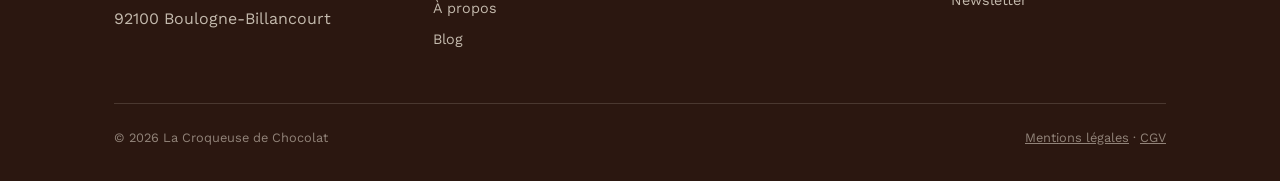
==== commit 270849f7: "Add files via upload" ====
--- a/index.html
+++ b/index.html
@@ -29,7 +29,7 @@
   <div class="wrap">
     <div>
       <p class="hero-eyebrow">Dégustation · Origine · Transmission</p>
-      <h1>Découvrez le chocolat Bean to Bar autrement</h1>
+      <h1>Découvrez le chocolat Bean to Bar à ma façon</h1>
       <p class="hero-lede">Je fais déguster le chocolat comme on déguste un vin : par l'origine, le terroir, le geste du producteur. Vingt-cinq ans à déguster pour vous faire redécouvrir la tablette de chocolat.</p>
       <div class="hero-cta">
         <a href="parcours-sensoriel.html" class="btn btn-primary">Découvrir le Parcours sensoriel</a>
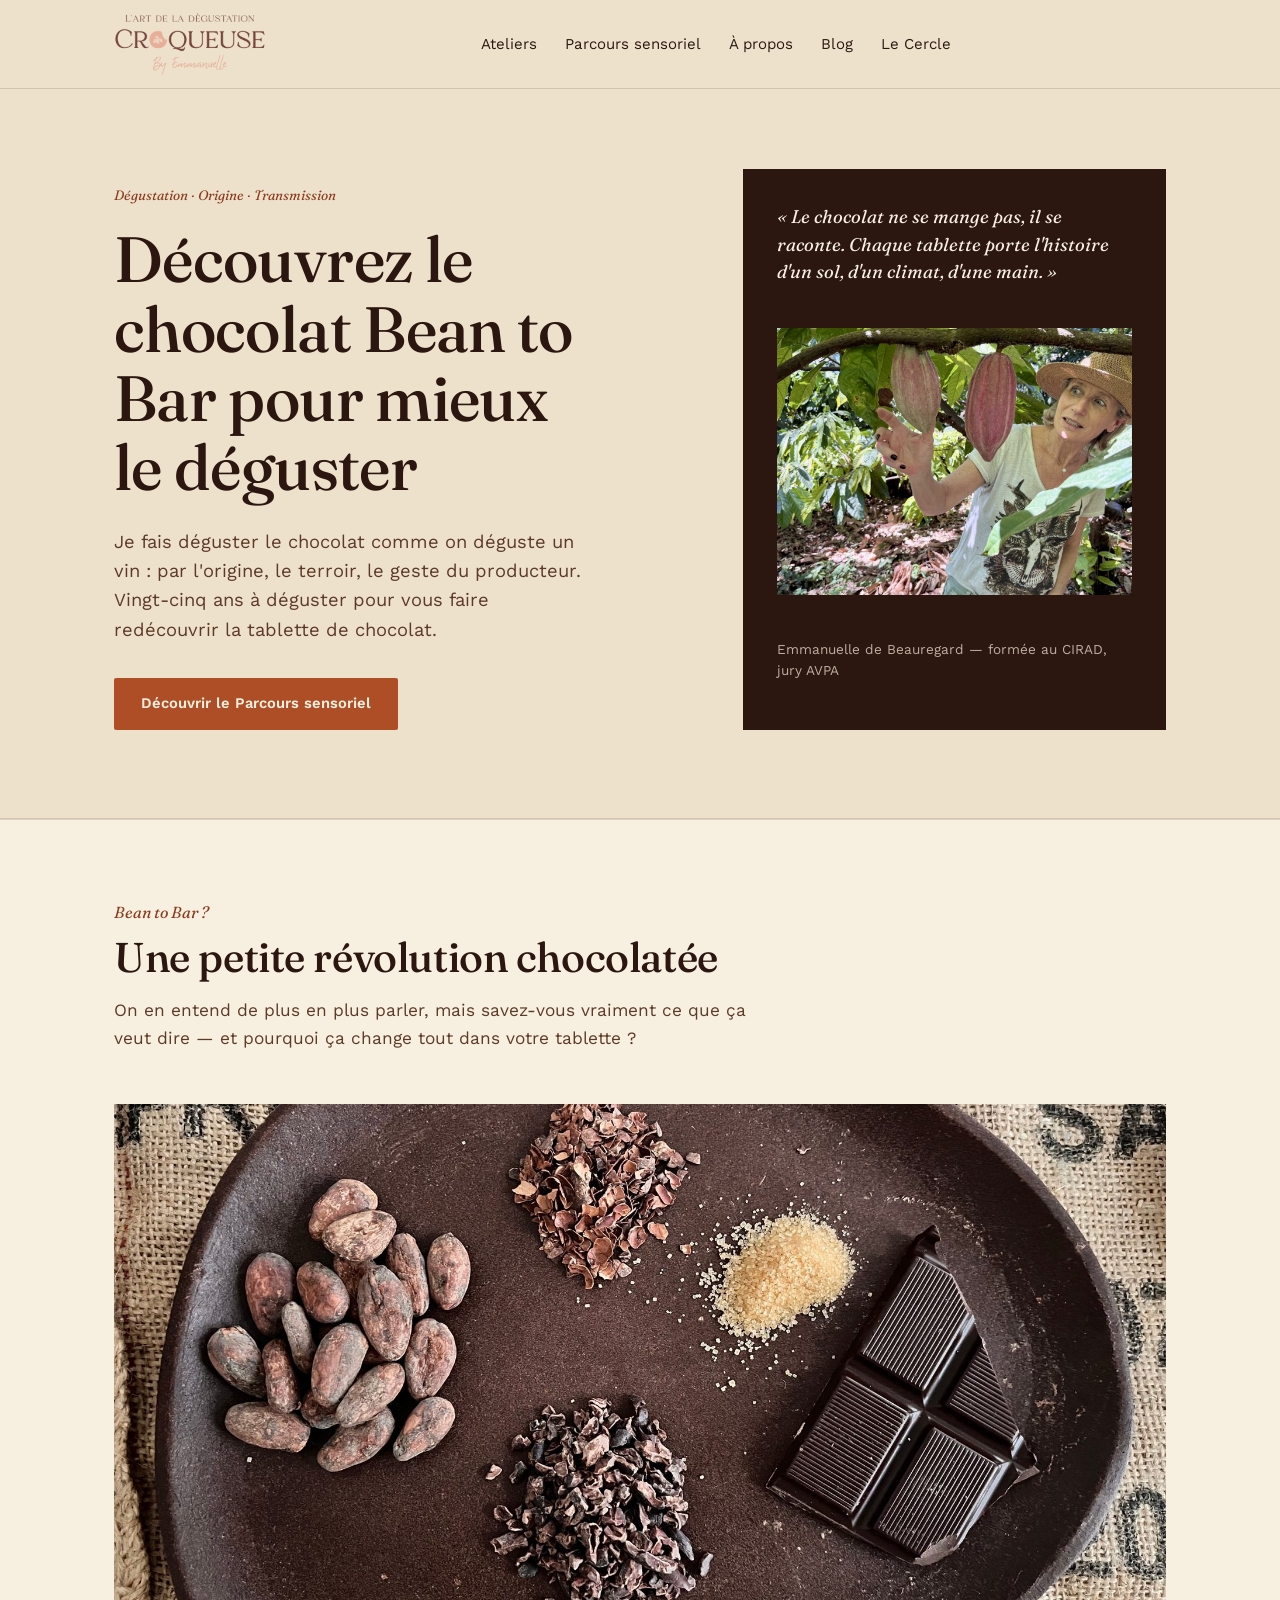
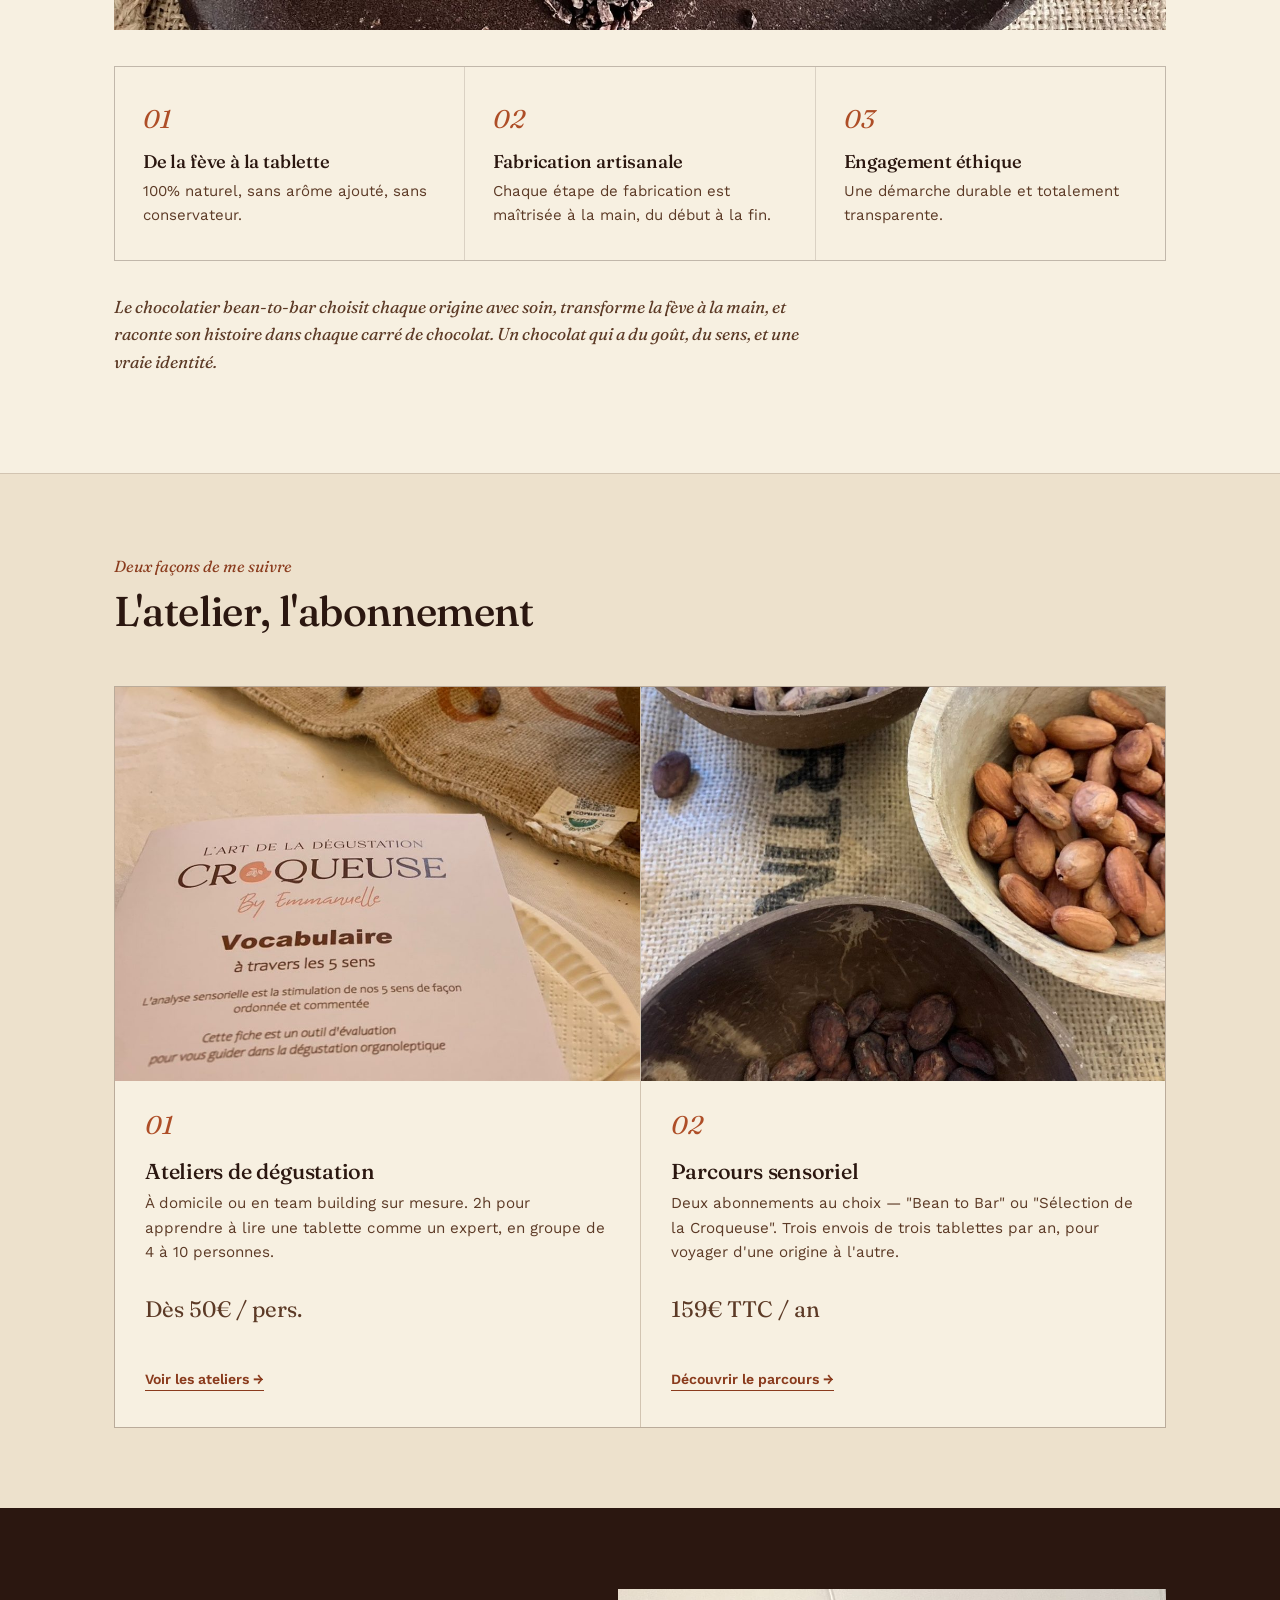
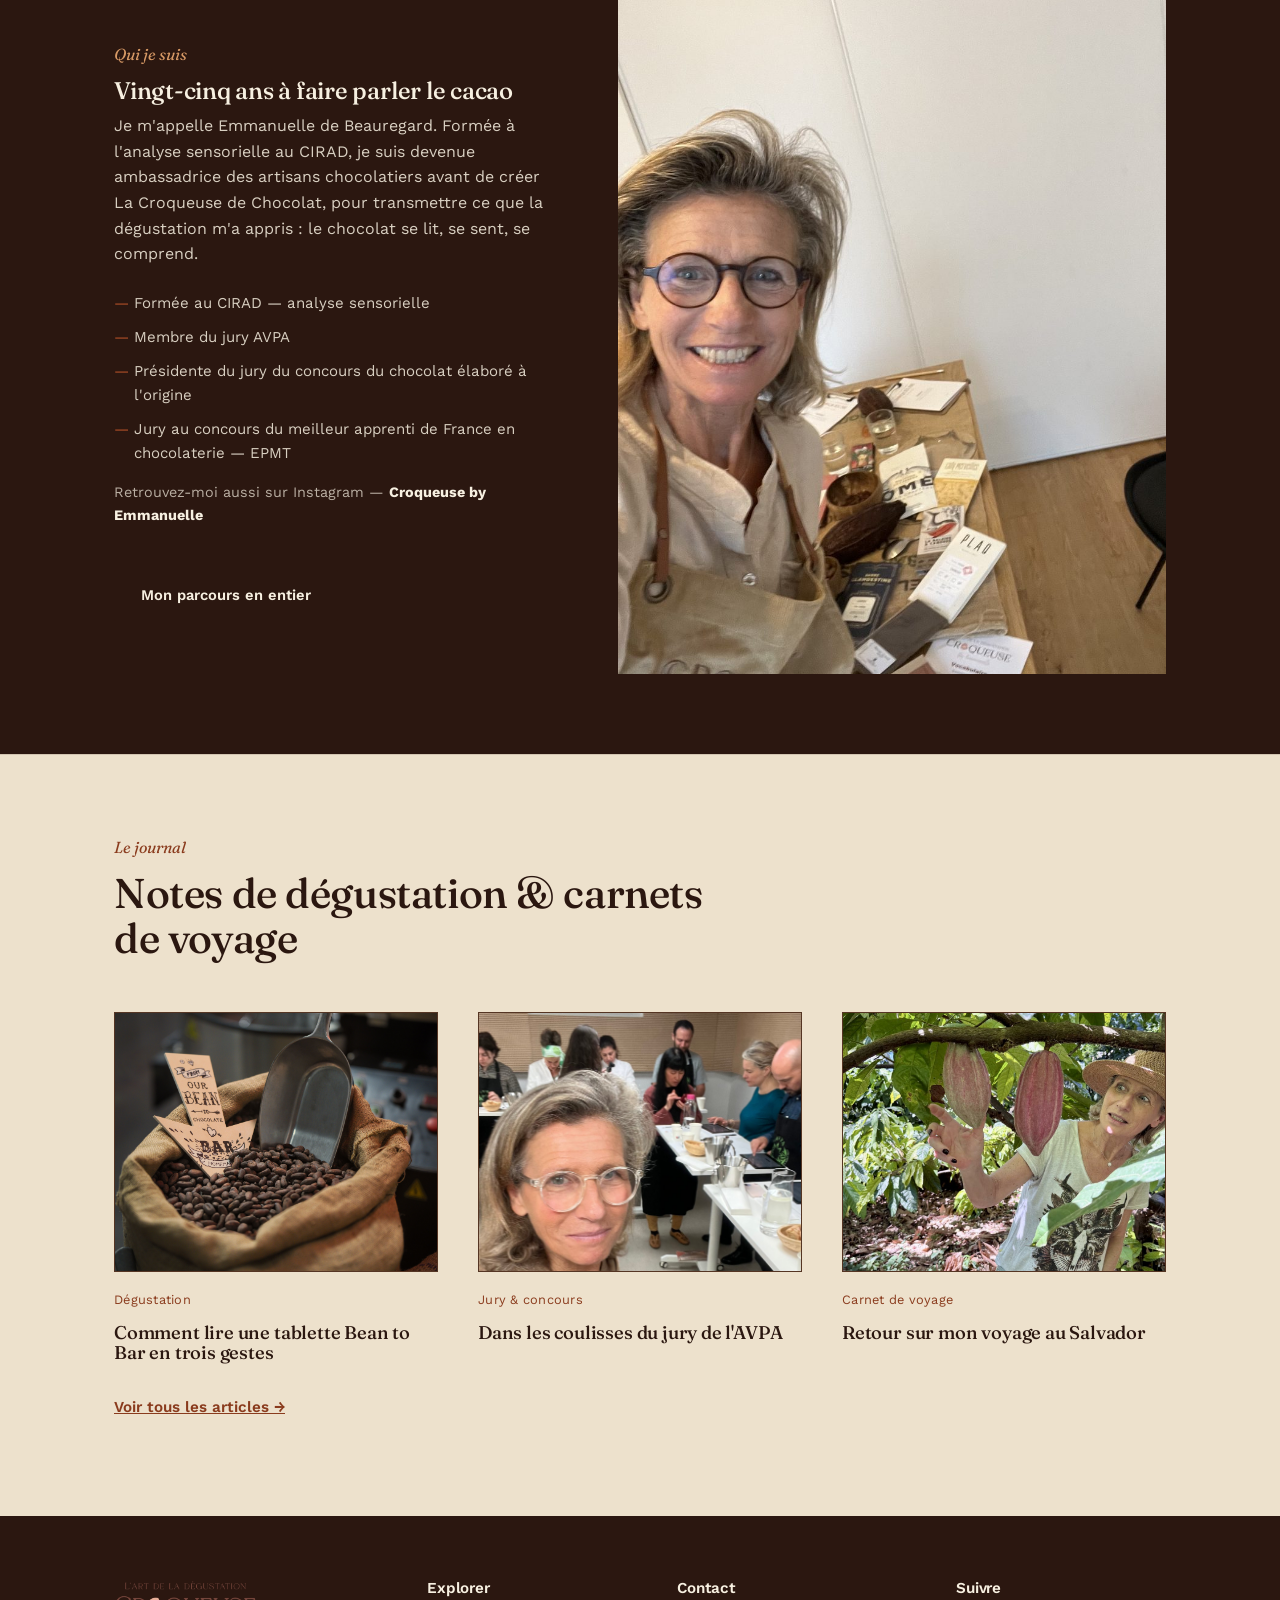
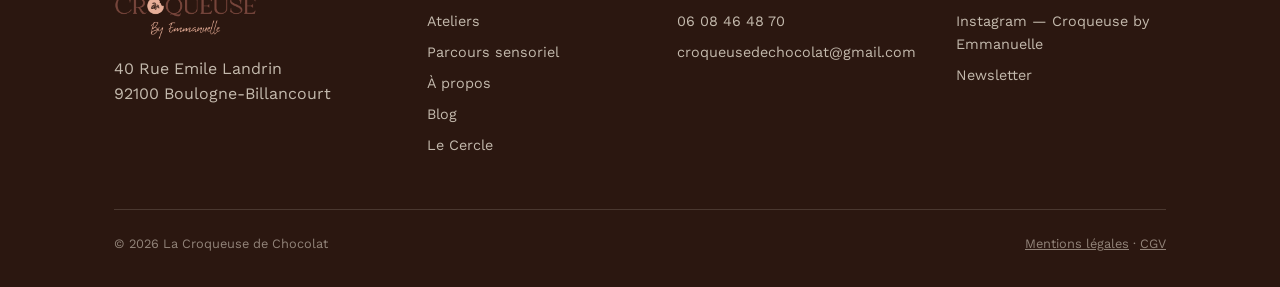
==== commit a66adf0c: "Add files via upload" ====
--- a/index.html
+++ b/index.html
@@ -5,7 +5,7 @@
 <meta name="viewport" content="width=device-width, initial-scale=1.0">
 <title>La Croqueuse de Chocolat — Ateliers & tablettes Bean to Bar</title>
 <meta name="description" content="Ateliers de dégustation, Cercle Bean to Bar et tablettes sélectionnées par Emmanuelle de Beauregard, formée au CIRAD, jury AVPA.">
-<link rel="stylesheet" href="style.css?v=7">
+<link rel="stylesheet" href="style.css?v=8">
 </head>
 <body>
 
@@ -18,6 +18,7 @@
       <a href="parcours-sensoriel.html">Parcours sensoriel</a>
       <a href="a-propos.html">À propos</a>
       <a href="blog.html">Blog</a>
+      <a href="le-cercle.html">Le Cercle</a>
     </nav>
     <div class="nav-actions">
       <button class="menu-toggle" id="menuToggle" aria-label="Ouvrir le menu" aria-expanded="false">Menu</button>
@@ -29,7 +30,7 @@
   <div class="wrap">
     <div>
       <p class="hero-eyebrow">Dégustation · Origine · Transmission</p>
-      <h1>Découvrez le chocolat Bean to Bar à ma façon</h1>
+      <h1>Découvrez le chocolat Bean to Bar pour mieux le déguster</h1>
       <p class="hero-lede">Je fais déguster le chocolat comme on déguste un vin : par l'origine, le terroir, le geste du producteur. Vingt-cinq ans à déguster pour vous faire redécouvrir la tablette de chocolat.</p>
       <div class="hero-cta">
         <a href="parcours-sensoriel.html" class="btn btn-primary">Découvrir le Parcours sensoriel</a>
@@ -82,7 +83,7 @@
   <div class="wrap">
     <div class="section-head">
       <p class="section-tag">Deux façons de me suivre</p>
-      <h2>Un atelier, un abonnement</h2>
+      <h2>L'atelier, l'abonnement</h2>
     </div>
     <div class="offers offers-2">
       <div class="offer-card">
@@ -92,7 +93,7 @@
         </div>
         <span class="num">01</span>
         <h3>Ateliers de dégustation</h3>
-        <p>À domicile ou en team building sur mesure. 2h pour apprendre à lire une tablette comme un dégustateur, en groupe de 4 à 10 personnes.</p>
+        <p>À domicile ou en team building sur mesure. 2h pour apprendre à lire une tablette comme un expert, en groupe de 4 à 10 personnes.</p>
         <p class="price">Dès 50€ / pers.</p>
         <a href="ateliers.html">Voir les ateliers →</a>
       </div>
@@ -161,14 +162,14 @@
         </a>
       </article>
       <article class="journal-card">
-        <div>
+        <a href="article-salvador.html">
           <div class="journal-thumb photo-slot">
             <img src="article-salvador.jpg" alt="Retour de mon voyage au Salvador" onerror="this.style.display='none'; this.nextElementSibling.style.display='flex';">
             <div class="photo-fallback">Photo à venir<small>article-salvador.jpg</small></div>
           </div>
-          <p class="journal-date">Carnet de voyage · bientôt</p>
-          <h3>Retour de mon voyage au Salvador</h3>
-        </div>
+          <p class="journal-date">Carnet de voyage</p>
+          <h3>Retour sur mon voyage au Salvador</h3>
+        </a>
       </article>
     </div>
     <p style="margin-top:24px"><a href="blog.html" style="color:var(--terracotta-d);font-weight:600;text-decoration:underline;font-size:.95rem">Voir tous les articles →</a></p>
@@ -189,13 +190,14 @@
           <li><a href="parcours-sensoriel.html">Parcours sensoriel</a></li>
           <li><a href="a-propos.html">À propos</a></li>
           <li><a href="blog.html">Blog</a></li>
+          <li><a href="le-cercle.html">Le Cercle</a></li>
         </ul>
       </div>
       <div>
         <h4>Contact</h4>
         <ul>
           <li><a href="tel:0608464870">06 08 46 48 70</a></li>
-          <li><a href="mailto:manudebeauregard@gmail.com">manudebeauregard@gmail.com</a></li>
+          <li><a href="mailto:croqueusedechocolat@gmail.com">croqueusedechocolat@gmail.com</a></li>
         </ul>
       </div>
       <div>
@@ -213,6 +215,6 @@
   </div>
 </footer>
 
-<script src="main.js?v=7"></script>
+<script src="main.js?v=8"></script>
 </body>
 </html>
--- a/style.css
+++ b/style.css
@@ -336,12 +336,12 @@
 @media (max-width:860px){.hero-photo{aspect-ratio:16/10;margin:18px 0}}
 
 /* ---------- parcours : visuel ---------- */
-.parcours-photo{aspect-ratio:21/9;margin-top:36px}
+.parcours-photo{aspect-ratio:16/9;margin-top:36px}
 @media (max-width:860px){.parcours-photo{aspect-ratio:16/10;margin-top:24px}}
 
 /* ---------- visuels accueil ---------- */
 .offer-photo{aspect-ratio:4/3;margin:-36px -30px 24px}
-.b2b-photo{aspect-ratio:21/9;margin:0 0 36px}
+.b2b-photo{aspect-ratio:2/1;margin:0 0 36px}
 @media (max-width:860px){.b2b-photo{aspect-ratio:16/10;margin-bottom:24px}}
 
 /* ---------- pages légales ---------- */
